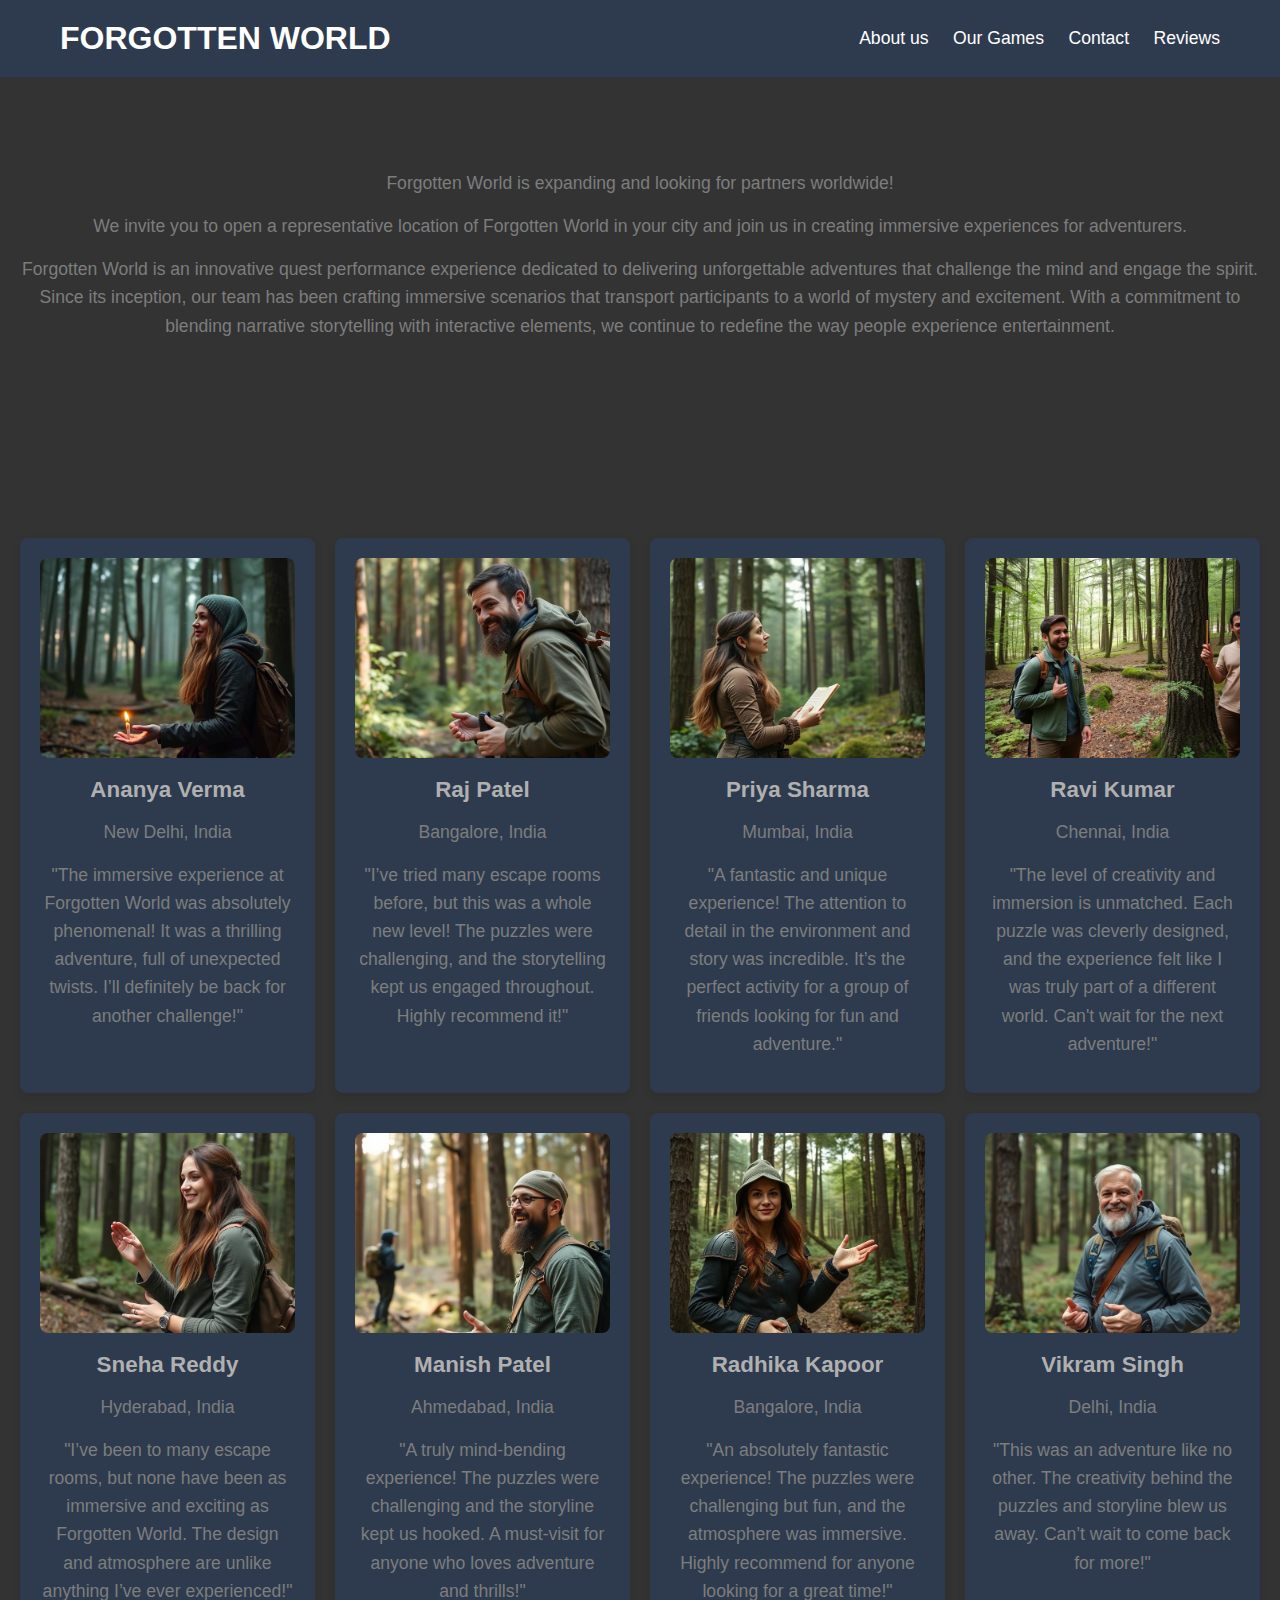
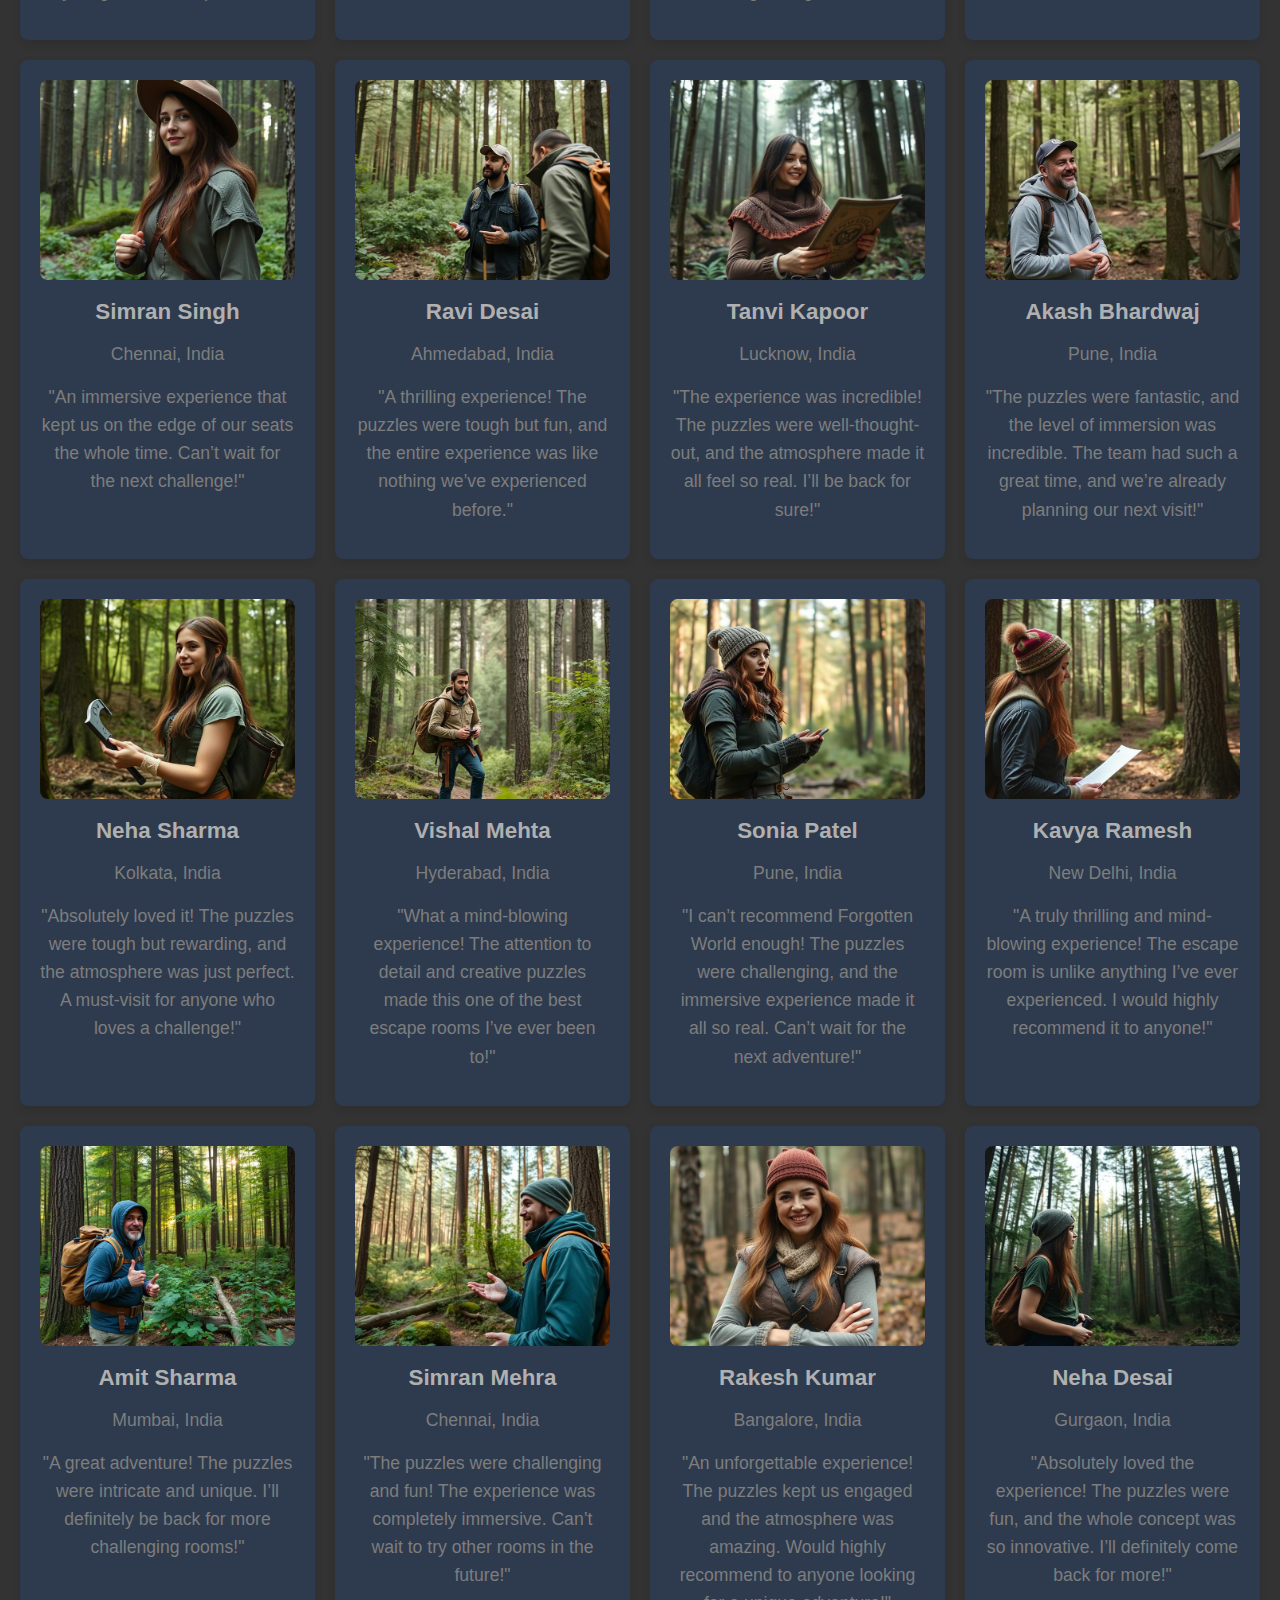
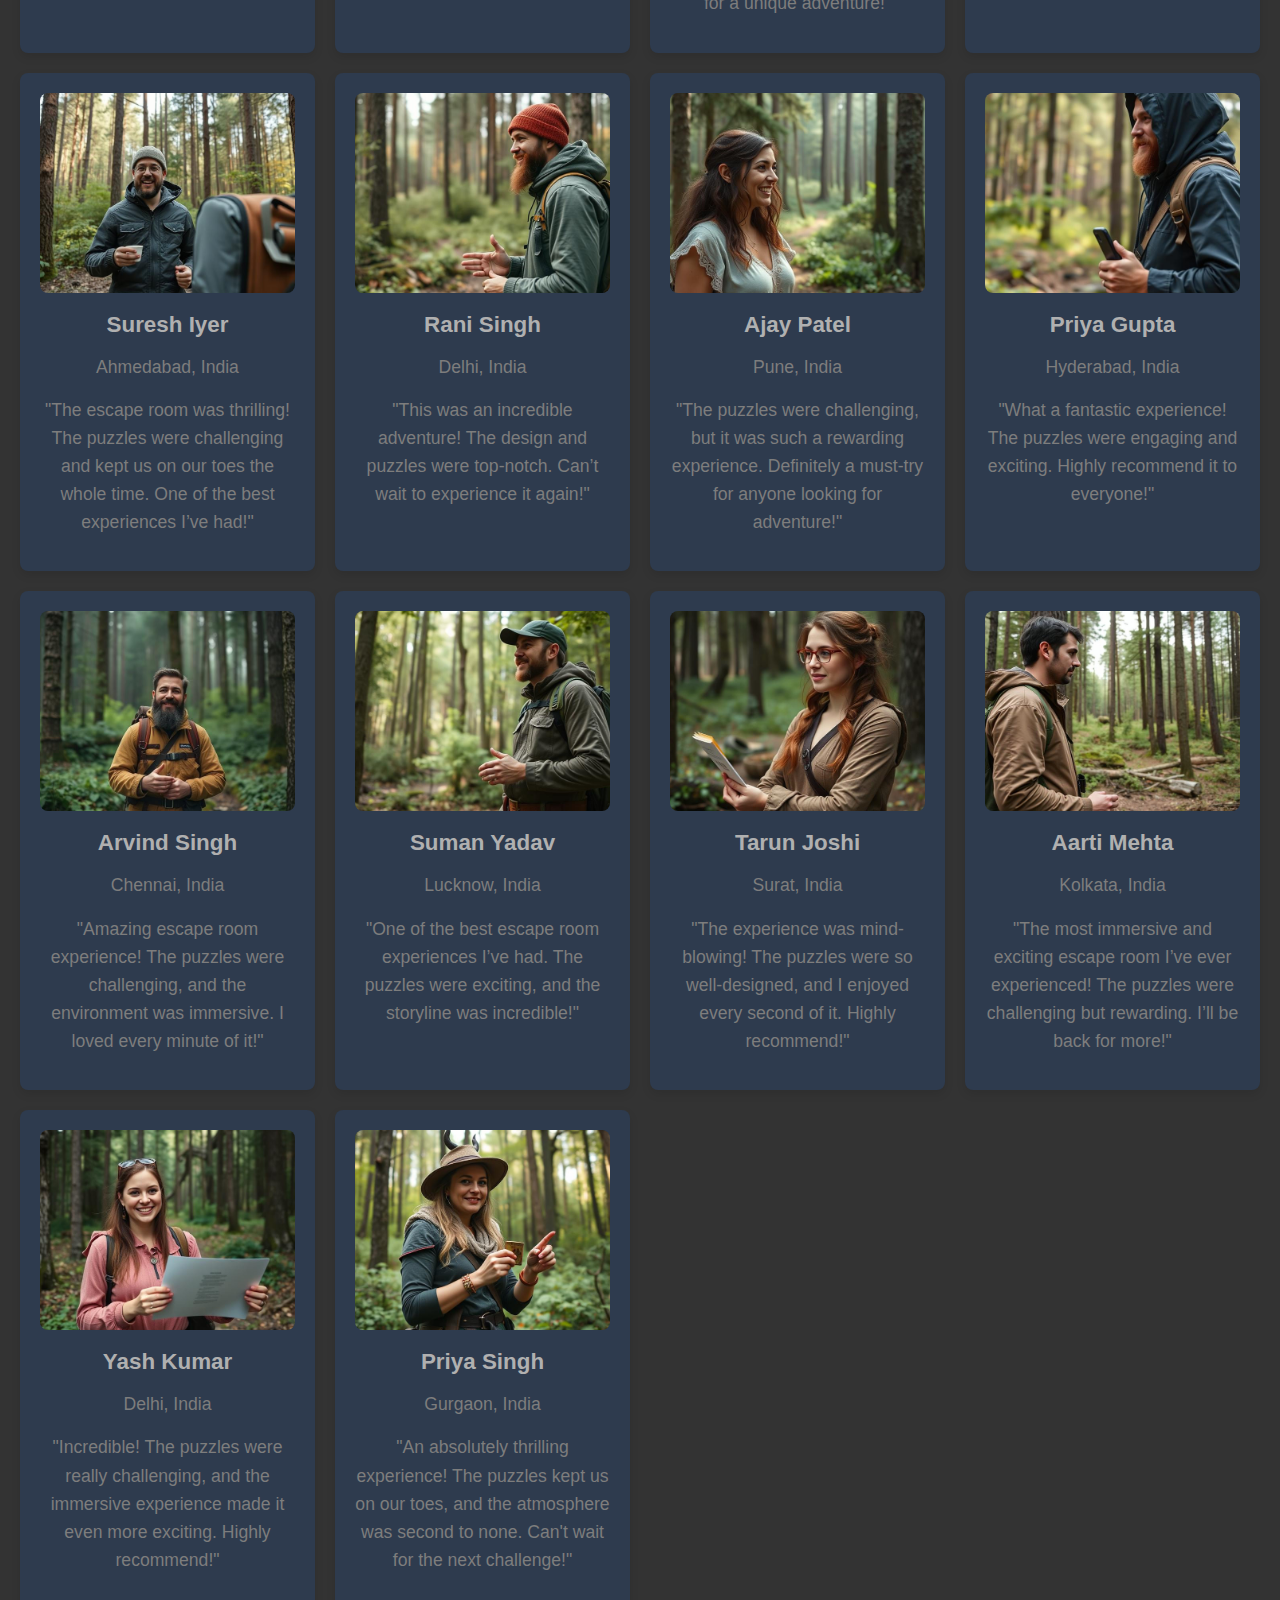
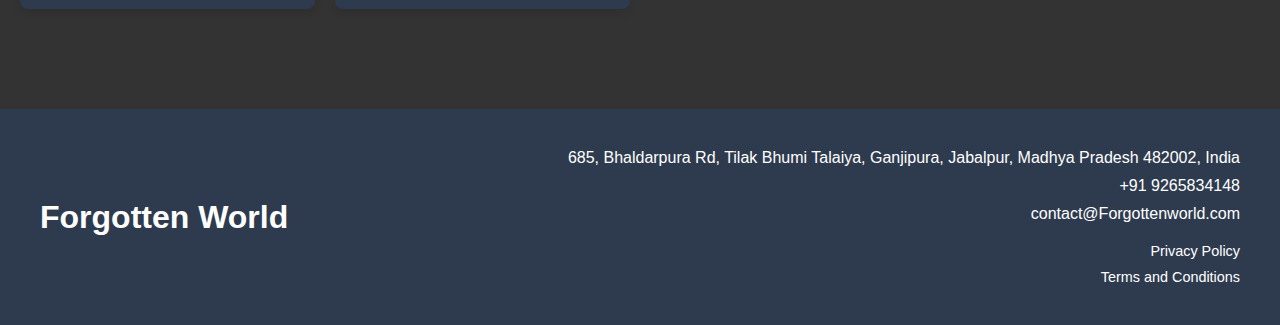
==== order.html @ 0607b57c "first commit" ====
<!DOCTYPE html>
<html lang="en">
<head>
    <meta charset="UTF-8">
    <meta name="viewport" content="width=device-width, initial-scale=1.0">
    <title>Your Adventure - Forgotten World</title>
    <meta 
        name="description" 
        content="Ready for a thrilling adventure? The Forgotten World offers immersive and mind-bending escape room experiences. Fill out our order form to book your next unforgettable challenge!" 
    />
    
    
    <link rel="icon" href="img/favicon.ico">
    <link rel="stylesheet" href="css/style.css">
    <script src="js/sliderOrder.js" defer></script>
</head>
<body>

    <header>
        <div class="nav-content">
            <a href="index.html" class="header-name">Forgotten World</a>
            <nav class="header-nav">
                <ul class="header-nav-items">
                    <li class="header-nav-item">
                        <a href="#about">About us</a>
                        <a href="#games">Our Games</a>
                        <a href="#contact">Contact</a>
                        <a href="order.html">Reviews</a>
                    </li>
                </ul>
            </nav>
        </div>
    </header>
    
    <main>

        <section class="partnership-offer">
            <h1>Dreaming of Running Your Own Quest Experience?</h1>
            <p>
                Forgotten World is expanding and looking for partners worldwide!
            </p>
            <p>
                We invite you to open a representative location of Forgotten World in your city and join us in creating immersive experiences for adventurers.
            </p>
            <p>
                Forgotten World is an innovative quest performance experience dedicated to delivering unforgettable adventures that challenge the mind and engage the spirit. Since its inception, our team has been crafting immersive scenarios that transport participants to a world of mystery and excitement. With a commitment to blending narrative storytelling with interactive elements, we continue to redefine the way people experience entertainment.
            </p>
        </section>
        
        <section class="team-section">
            <h2>Choosing Forgotten World means choosing unforgettable experiences</h2>
            <div class="team-grid">
                <div class="team-member">
                    <img src="img/reviews/reviewWoman1.jpg" alt="Review 1">
                    <h3>Ananya Verma</h3>
                    <p>New Delhi, India</p>
                    <p>"The immersive experience at Forgotten World was absolutely phenomenal! It was a thrilling adventure, full of unexpected twists. I’ll definitely be back for another challenge!"</p>
                </div>
                <div class="team-member">
                    <img src="img/reviews/reviewMan1.jpg" alt="Review 2">
                    <h3>Raj Patel</h3>
                    <p>Bangalore, India</p>
                    <p>"I’ve tried many escape rooms before, but this was a whole new level! The puzzles were challenging, and the storytelling kept us engaged throughout. Highly recommend it!"</p>
                </div>
                <div class="team-member">
                    <img src="img/reviews/reviewWoman2.jpg" alt="Review 3">
                    <h3>Priya Sharma</h3>
                    <p>Mumbai, India</p>
                    <p>"A fantastic and unique experience! The attention to detail in the environment and story was incredible. It’s the perfect activity for a group of friends looking for fun and adventure."</p>
                </div>
                <div class="team-member">
                    <img src="img/reviews/reviewMan2.jpg" alt="Review 4">
                    <h3>Ravi Kumar</h3>
                    <p>Chennai, India</p>
                    <p>"The level of creativity and immersion is unmatched. Each puzzle was cleverly designed, and the experience felt like I was truly part of a different world. Can't wait for the next adventure!"</p>
                </div>
                <div class="team-member">
                    <img src="img/reviews/reviewWoman3.jpg" alt="Review 5">
                    <h3>Sneha Reddy</h3>
                    <p>Hyderabad, India</p>
                    <p>"I’ve been to many escape rooms, but none have been as immersive and exciting as Forgotten World. The design and atmosphere are unlike anything I’ve ever experienced!"</p>
                </div>
                <div class="team-member">
                    <img src="img/reviews/reviewMan3.jpg" alt="Review 6">
                    <h3>Manish Patel</h3>
                    <p>Ahmedabad, India</p>
                    <p>"A truly mind-bending experience! The puzzles were challenging and the storyline kept us hooked. A must-visit for anyone who loves adventure and thrills!"</p>
                </div>
                <div class="team-member">
                    <img src="img/reviews/reviewWoman4.jpg" alt="Review 7">
                    <h3>Radhika Kapoor</h3>
                    <p>Bangalore, India</p>
                    <p>"An absolutely fantastic experience! The puzzles were challenging but fun, and the atmosphere was immersive. Highly recommend for anyone looking for a great time!"</p>
                </div>
                <div class="team-member">
                    <img src="img/reviews/reviewMan4.jpg" alt="Review 8">
                    <h3>Vikram Singh</h3>
                    <p>Delhi, India</p>
                    <p>"This was an adventure like no other. The creativity behind the puzzles and storyline blew us away. Can’t wait to come back for more!"</p>
                </div>
                <div class="team-member">
                    <img src="img/reviews/reviewWoman5.jpg" alt="Review 9">
                    <h3>Simran Singh</h3>
                    <p>Chennai, India</p>
                    <p>"An immersive experience that kept us on the edge of our seats the whole time. Can’t wait for the next challenge!"</p>
                </div>
                <div class="team-member">
                    <img src="img/reviews/reviewMan5.jpg" alt="Review 10">
                    <h3>Ravi Desai</h3>
                    <p>Ahmedabad, India</p>
                    <p>"A thrilling experience! The puzzles were tough but fun, and the entire experience was like nothing we’ve experienced before."</p>
                </div>
                <div class="team-member">
                    <img src="img/reviews/reviewWoman6.jpg" alt="Review 11">
                    <h3>Tanvi Kapoor</h3>
                    <p>Lucknow, India</p>
                    <p>"The experience was incredible! The puzzles were well-thought-out, and the atmosphere made it all feel so real. I’ll be back for sure!"</p>
                </div>
                <div class="team-member">
                    <img src="img/reviews/reviewMan6.jpg" alt="Review 12">
                    <h3>Akash Bhardwaj</h3>
                    <p>Pune, India</p>
                    <p>"The puzzles were fantastic, and the level of immersion was incredible. The team had such a great time, and we’re already planning our next visit!"</p>
                </div>
                <div class="team-member">
                    <img src="img/reviews/reviewWoman7.jpg" alt="Review 13">
                    <h3>Neha Sharma</h3>
                    <p>Kolkata, India</p>
                    <p>"Absolutely loved it! The puzzles were tough but rewarding, and the atmosphere was just perfect. A must-visit for anyone who loves a challenge!"</p>
                </div>
                <div class="team-member">
                    <img src="img/reviews/reviewMan7.jpg" alt="Review 14">
                    <h3>Vishal Mehta</h3>
                    <p>Hyderabad, India</p>
                    <p>"What a mind-blowing experience! The attention to detail and creative puzzles made this one of the best escape rooms I’ve ever been to!"</p>
                </div>
                <div class="team-member">
                    <img src="img/reviews/reviewWoman8.jpg" alt="Review 15">
                    <h3>Sonia Patel</h3>
                    <p>Pune, India</p>
                    <p>"I can’t recommend Forgotten World enough! The puzzles were challenging, and the immersive experience made it all so real. Can’t wait for the next adventure!"</p>
                </div>
                <div class="team-member">
                    <img src="img/reviews/reviewWoman9.jpg" alt="Review 16">
                    <h3>Kavya Ramesh</h3>
                    <p>New Delhi, India</p>
                    <p>"A truly thrilling and mind-blowing experience! The escape room is unlike anything I’ve ever experienced. I would highly recommend it to anyone!"</p>
                </div>
                <div class="team-member">
                    <img src="img/reviews/reviewMan8.jpg" alt="Review 17">
                    <h3>Amit Sharma</h3>
                    <p>Mumbai, India</p>
                    <p>"A great adventure! The puzzles were intricate and unique. I’ll definitely be back for more challenging rooms!"</p>
                </div>
                <div class="team-member">
                    <img src="img/reviews/reviewMan9.jpg" alt="Review 18">
                    <h3>Simran Mehra</h3>
                    <p>Chennai, India</p>
                    <p>"The puzzles were challenging and fun! The experience was completely immersive. Can’t wait to try other rooms in the future!"</p>
                </div>
                <div class="team-member">
                    <img src="img/reviews/reviewWoman10.jpg" alt="Review 19">
                    <h3>Rakesh Kumar</h3>
                    <p>Bangalore, India</p>
                    <p>"An unforgettable experience! The puzzles kept us engaged and the atmosphere was amazing. Would highly recommend to anyone looking for a unique adventure!"</p>
                </div>
                <div class="team-member">
                    <img src="img/reviews/reviewWoman11.jpg" alt="Review 20">
                    <h3>Neha Desai</h3>
                    <p>Gurgaon, India</p>
                    <p>"Absolutely loved the experience! The puzzles were fun, and the whole concept was so innovative. I’ll definitely come back for more!"</p>
                </div>
                <div class="team-member">
                    <img src="img/reviews/reviewMan10.jpg" alt="Review 21">
                    <h3>Suresh Iyer</h3>
                    <p>Ahmedabad, India</p>
                    <p>"The escape room was thrilling! The puzzles were challenging and kept us on our toes the whole time. One of the best experiences I’ve had!"</p>
                </div>
                <div class="team-member">
                    <img src="img/reviews/reviewMan11.jpg" alt="Review 22">
                    <h3>Rani Singh</h3>
                    <p>Delhi, India</p>
                    <p>"This was an incredible adventure! The design and puzzles were top-notch. Can’t wait to experience it again!"</p>
                </div>
                <div class="team-member">
                    <img src="img/reviews/reviewWoman12.jpg" alt="Review 23">
                    <h3>Ajay Patel</h3>
                    <p>Pune, India</p>
                    <p>"The puzzles were challenging, but it was such a rewarding experience. Definitely a must-try for anyone looking for adventure!"</p>
                </div>
                <div class="team-member">
                    <img src="img/reviews/reviewMan12.jpg" alt="Review 24">
                    <h3>Priya Gupta</h3>
                    <p>Hyderabad, India</p>
                    <p>"What a fantastic experience! The puzzles were engaging and exciting. Highly recommend it to everyone!"</p>
                </div>
                <div class="team-member">
                    <img src="img/reviews/reviewMan13.jpg" alt="Review 25">
                    <h3>Arvind Singh</h3>
                    <p>Chennai, India</p>
                    <p>"Amazing escape room experience! The puzzles were challenging, and the environment was immersive. I loved every minute of it!"</p>
                </div>
                <div class="team-member">
                    <img src="img/reviews/reviewMan14.jpg" alt="Review 26">
                    <h3>Suman Yadav</h3>
                    <p>Lucknow, India</p>
                    <p>"One of the best escape room experiences I’ve had. The puzzles were exciting, and the storyline was incredible!"</p>
                </div>
                <div class="team-member">
                    <img src="img/reviews/reviewWoman15.jpg" alt="Review 27">
                    <h3>Tarun Joshi</h3>
                    <p>Surat, India</p>
                    <p>"The experience was mind-blowing! The puzzles were so well-designed, and I enjoyed every second of it. Highly recommend!"</p>
                </div>
                <div class="team-member">
                    <img src="img/reviews/reviewMan15.jpg" alt="Review 28">
                    <h3>Aarti Mehta</h3>
                    <p>Kolkata, India</p>
                    <p>"The most immersive and exciting escape room I’ve ever experienced! The puzzles were challenging but rewarding. I’ll be back for more!"</p>
                </div>
                <div class="team-member">
                    <img src="img/reviews/reviewWoman13.jpg" alt="Review 29">
                    <h3>Yash Kumar</h3>
                    <p>Delhi, India</p>
                    <p>"Incredible! The puzzles were really challenging, and the immersive experience made it even more exciting. Highly recommend!"</p>
                </div>
                <div class="team-member">
                    <img src="img/reviews/reviewWoman14.jpg" alt="Review 30">
                    <h3>Priya Singh</h3>
                    <p>Gurgaon, India</p>
                    <p>"An absolutely thrilling experience! The puzzles kept us on our toes, and the atmosphere was second to none. Can't wait for the next challenge!"</p>
                </div>
            </div>
        </section>
                
        

    </main>

    <footer class="footer" id="footer">
        <div class="container">
            <div class="footer__wrapper">
                <div class="logo">
                    <a href="index.html">
                        Forgotten World
                    </a>
                </div>
                <div class="futer-contact">
                    <a class="footer__link" href="https://maps.app.goo.gl/6h1hTGzNhvsnrcLw9" target="_blank">
                        685, Bhaldarpura Rd, Tilak Bhumi Talaiya, Ganjipura, Jabalpur, Madhya Pradesh 482002, India
                    </a>
                    <a class="footer__link" href="tel:+919265834148">+91 9265834148</a>
                    <a class="footer__link" href="mailto:contact@Forgottenworld.com">contact@Forgottenworld.com</a>
                    <a class="footer__privat-term" href="privacy-policy.html">Privacy Policy</a>
                    <a class="footer__privat-term" href="terms-conditions.html">Terms and Conditions</a>
                </div>
            </div>
        </div>
    </footer>    
        
</body>
</html>
---- css/style.css ----
/* Общие стили */
* {
    margin: 0;
    padding: 0;
    box-sizing: border-box;
    font-family: 'Arial', sans-serif;
}

body {
    background-color: #333;
    color: #333;
}
html {
    scroll-behavior: smooth;
    
}


a {
    text-decoration: none;
    color: inherit;
}

/* Шапка */
header {
    background-color: #222;
    color: #fff;
    padding: 20px 0;
}

.nav-content {
    display: flex;
    justify-content: space-between;
    align-items: center;
    padding: 0 20px;
}

.header-name {
    font-size: 2rem;
    font-weight: bold;
    color: #fff;
    text-transform: uppercase;
}

.header-nav {
    display: flex;
}

.header-nav-items {
    display: flex;
    list-style: none;
}

.header-nav-item {
    margin-left: 20px;
}

.header-nav-item a {
    color: #fff;
    font-size: 1rem;
    transition: color 0.3s;
}

.header-nav-item a:hover {
    color: #ddd;
}

/* Секции */
section {
    margin-bottom: 60px;
    background-color: #333;
}

.header-backgrounds {
    position: relative;
    text-align: center;
    background-color: #333;
    color: #fff;
    padding: 100px 0;
}

.header-background {
    width: 100%;
    height: 100%;
    object-fit: cover;
    opacity: 0.5;
}

.header-title-overlay {
    position: absolute;
    top: 50%;
    left: 50%;
    transform: translate(-50%, -50%);
    font-size: 2.5rem;
    font-weight: bold;
    z-index: 1;
}

.header-btn {
    position: absolute;
    bottom: 20px;
    left: 50%;
    transform: translateX(-50%);
    background-color: black;
    padding: 15px 30px;
    font-size: 1rem;
    color: #fff;
    border-radius: 5px;
    transition: background-color 0.3s;
}

.header-btn:hover {
    background-color: #e76f51;
}

/* Слайдер */
.slider {
    display: flex;
    overflow: hidden;
    gap: 20px;
    padding: 20px;
}

.slide {
    width: 200px;
    flex-shrink: 0;
    border-radius: 10px;
    overflow: hidden;
    box-shadow: 0 5px 15px rgba(0, 0, 0, 0.1);
}

.slide img {
    width: 100%;
    height: 150px;
    object-fit: cover;
}

.prev, .next {
    background-color: rgba(0, 0, 0, 0.5);
    color: #fff;
    font-size: 2rem;
    border: none;
    padding: 10px;
    cursor: pointer;
    position: absolute;
    top: 50%;
    transform: translateY(-50%);
    z-index: 2;
}

.prev {
    left: 10px;
}

.next {
    right: 10px;
}

/* Карточки */
.pricing-card {
    background-color: #2e3b4e;
            padding: 20px;
    border-radius: 10px;
    box-shadow: 0 5px 15px rgba(0, 0, 0, 0.1);
    text-align: center;
    transition: transform 0.3s;
    margin-top: 10px;
}

.pricing-card:hover {
    transform: translateY(-10px);
}

.card-image {
    width: 100%;
    height: 200px;
    object-fit: cover;
    border-radius: 10px;
}

.offer-btn {
    background-color: #000000;
    padding: 10px 20px;
    font-size: 1rem;
    color: #fff;
    border-radius: 5px;
    margin-top: 20px;
    transition: background-color 0.3s;
}

.offer-btn:hover {
    background-color: #e76f51;
}

/* Футер */
footer {
    background-color: #222;
    color: #fff;
    padding: 40px 0;
}

.footer__wrapper {
    display: flex;
    justify-content: space-between;
    align-items: center;
    padding: 0 20px;
}

.logo a {
    font-size: 2rem;
    color: #fff;
    font-weight: bold;
}

.futer-contact {
    display: flex;
    flex-direction: column;
    align-items: flex-end;
}

.footer__link {
    color: #fff;
    font-size: 1rem;
    margin-bottom: 10px;
    transition: color 0.3s;
}

.footer__link:hover {
    color: #ddd;
}

.footer__privat-term {
    color: #fff;
    font-size: 0.9rem;
    margin-top: 10px;
    transition: color 0.3s;
}

.footer__privat-term:hover {
    color: #ddd;
}

/* Адаптивность */
@media (max-width: 768px) {
    .header-nav-items {
        flex-direction: column;
    }

    .pricing-content {
        display: grid;
        grid-template-columns: 1fr 1fr;
        gap: 20px;
    }

    .footer__wrapper {
        flex-direction: column;
        text-align: center;
    }

    .header-title-overlay {
        font-size: 2rem;
    }

    .slider {
        flex-direction: column;
        align-items: center;
    }
}

/* Общие стили для изображений в секциях */
img {
    width: 100%;
    height: auto;
    object-fit: cover; /* Позволяет изображению заполнять контейнер, сохраняя пропорции */
    border-radius: 10px; /* Скругление углов */
    transition: transform 0.3s ease, box-shadow 0.3s ease; /* Плавные анимации */
}

img:hover {
    transform: scale(1.05); /* Увеличение при наведении */
    box-shadow: 0 4px 15px rgba(0, 0, 0, 0.1); /* Легкая тень при наведении */
}

/* Стили для изображений внутри слайдера */
.slider .slide img {
    border-radius: 15px; /* Скругленные углы */
    box-shadow: 0 4px 10px rgba(0, 0, 0, 0.1); /* Тень для слайдов */
    margin-bottom: 15px;
}

/* Стили для картинок в проекте hospital */
.country-hotels-img {
    border-radius: 12px; /* Скругленные углы */
    box-shadow: 0 6px 20px rgba(0, 0, 0, 0.15); /* Сильная тень */
    transition: transform 0.3s ease, box-shadow 0.3s ease;
}

.country-hotels-img:hover {
    transform: scale(1.05); /* Увеличение изображения */
    box-shadow: 0 6px 25px rgba(0, 0, 0, 0.2); /* Увеличенная тень */
}

/* Для изображений с классом card-image в блоках с ценами */
.card-image {
    border-radius: 10px; /* Скругление углов */
    box-shadow: 0 4px 12px rgba(0, 0, 0, 0.1); /* Легкая тень */
    transition: transform 0.3s ease, box-shadow 0.3s ease;
}

.card-image:hover {
    transform: scale(1.05); /* Увеличение при наведении */
    box-shadow: 0 8px 18px rgba(0, 0, 0, 0.15); /* Усиленная тень */
}

/* Для картинок с классом header-background */
.header-background {
    max-height: 600px; /* Ограничение по высоте */
    object-fit: cover; /* Покрытие всего блока */
    border-radius: 10px; /* Скругление углов */
    transition: transform 0.3s ease;
}

.header-background:hover {
    transform: scale(1.1); /* Легкое увеличение при наведении */
}




/* Общие стили */
body {
    font-family: 'Arial', sans-serif;
    background-color: rgb(51, 51, 51);
        margin: 0;
    padding: 0;
    color: #333;
}

h1, h2, h3 {
    font-family: 'Montserrat', sans-serif;
    color: #333;
    margin-bottom: 15px;
}

p {
    font-size: 1.1rem;
    line-height: 1.6;
    margin-bottom: 15px;
        color: #7d7d7d;

}

/* Стили для заголовков и параграфов в секциях */
header {
    background-color: #2e3b4e;
    padding: 20px 0;
}

.nav-content {
    display: flex;
    justify-content: space-between;
    align-items: center;
    max-width: 1200px;
    margin: 0 auto;
    padding: 0 20px;
}

.header-name {
    color: #fff;
    font-size: 2rem;
    text-decoration: none;
    font-weight: bold;
}

.header-nav-items {
    list-style: none;
    padding: 0;
}

.header-nav-item a {
    color: #fff;
    margin-left: 20px;
    text-decoration: none;
    font-size: 1.1rem;
    transition: color 0.3s ease;
}

.header-nav-item a:hover {
    color: #f0a500;
}

/* Стили для секций */
.partnership-offer {
    padding: 40px 20px;
    text-align: center;
    background-color: #333;
}

.team-section {
    padding: 40px 20px;
    background-color: #333;
}

.team-grid {
    display: grid;
    grid-template-columns: repeat(auto-fill, minmax(250px, 1fr));
    gap: 20px;
}

.team-member {
    text-align: center;
    padding: 20px;
    background-color: #2e3b4e;
    border-radius: 8px;
    box-shadow: 0 4px 10px rgba(0, 0, 0, 0.1);
}

.team-member img {
    width: 100%;
    height: 200px;
    object-fit: cover;
    border-radius: 8px;
    margin-bottom: 15px;
}

.team-member h3 {
    font-size: 1.4rem;
    color: #b0b0b0;
}

.reviews-section {
    background-color: #fff;
    padding: 40px 20px;
}

.reviews-section-title {
    font-size: 2rem;
    color: #333;
    margin-bottom: 20px;
}

.slider {
    display: flex;
    overflow: hidden;
    gap: 20px;
    margin-bottom: 30px;
}

.review {
    flex: 0 0 100%;
    text-align: center;
    background-color: #f4f4f4;
    padding: 20px;
    border-radius: 8px;
    box-shadow: 0 4px 10px rgba(0, 0, 0, 0.1);
}

.review img {
    width: 100px;
    height: 100px;
    object-fit: cover;
    border-radius: 50%;
    margin-bottom: 15px;
}

.author {
    font-size: 1.1rem;
    color: #7d7d7d;
    font-style: italic;
}

.buttons .btn {
    padding: 10px 20px;
    background-color: #f0a500;
    color: #fff;
    border: none;
    border-radius: 5px;
    cursor: pointer;
    transition: background-color 0.3s ease;
}

.buttons .btn:hover {
    background-color: #ff8c00;
}

.collaboration-message {
    padding: 40px 20px;
    background-color: #f4f4f4;
    text-align: center;
}

.form {
    max-width: 600px;
    margin: 0 auto;
    background-color: #fff;
    padding: 20px;
    border-radius: 8px;
    box-shadow: 0 4px 10px rgba(0, 0, 0, 0.1);
}

input, textarea {
    width: 100%;
    padding: 12px;
    margin-bottom: 20px;
    border: 1px solid #ccc;
    border-radius: 5px;
    font-size: 1rem;
}

textarea {
    resize: vertical;
}

.checkbox label {
    font-size: 0.9rem;
}

button[type="submit"] {
    background-color: #f0a500;
    color: #fff;
    padding: 12px 20px;
    border: none;
    border-radius: 5px;
    cursor: pointer;
    width: 100%;
    font-size: 1.1rem;
    transition: background-color 0.3s ease;
}

button[type="submit"]:hover {
    background-color: #ff8c00;
}

/* Футер */
footer {
    background-color: #2e3b4e;
    color: #fff;
    padding: 40px 20px;
}

.location-container, .contact-container {
    margin-bottom: 30px;
}

.location-title, .contact-title1 {
    font-size: 1.5rem;
    margin-bottom: 10px;
}

.location-img iframe {
    border-radius: 8px;
    box-shadow: 0 4px 15px rgba(0, 0, 0, 0.1);
}

.contact-link {
    display: block;
    color: #fff;
    font-size: 1.1rem;
    margin-bottom: 10px;
    text-decoration: none;
    transition: color 0.3s ease;
}

.contact-link:hover {
    color: #f0a500;
}

@media (max-width: 768px) {
    .nav-content {
        flex-direction: column;
        align-items: flex-start;
    }

    .header-nav-items {
        display: flex;
        flex-direction: column;
        margin-top: 10px;
    }

    .header-nav-item a {
        margin: 10px 0;
    }

    .team-grid {
        grid-template-columns: 1fr;
    }
}
/* Стили для секции */
.project-hospital-backgrounds {
    position: relative;
    overflow: hidden;
    height: 100vh;
}

.main-background {
    width: 100%;
    height: 100%;
    object-fit: cover;
    position: absolute;
    top: 0;
    left: 0;
    filter: brightness(0.7); /* Добавлен фильтр затемнения для лучшей видимости текста */
}

.header-title-overlay {
    position: absolute;
    top: 50%;
    left: 50%;
    transform: translate(-50%, -50%);
    color: white;
    font-size: 3rem;
    font-weight: bold;
    text-align: center;
    text-shadow: 2px 2px 8px rgba(0, 0, 0, 0.5);
}

.header-btn.main-btn {
    position: absolute;
    bottom: 10%;
    left: 50%;
    transform: translateX(-50%);
    padding: 12px 24px;
    background-color: #e74c3c;
    color: white;
    font-size: 1.1rem;
    font-weight: 600;
    border-radius: 30px;
    border: none;
    transition: background-color 0.3s, transform 0.3s;
    box-shadow: 0 4px 10px rgba(0, 0, 0, 0.2);
}

.header-btn.main-btn:hover {
    background-color: #c0392b;
    transform: translateY(-4px);
}

/* Заголовок проектов */
.projects-title {
    text-align: center;
    font-size: 2.5rem;
    margin-top: 50px;
    color: #34495e;
    font-weight: 600;
}

/* Стили для контейнера с проектами */
.projects-hospital-content {
    display: flex;
    flex-wrap: wrap;
    justify-content: space-around;
    gap: 30px;
    padding: 50px 0;
}

/* Стили для каждого отеля */
.country-hotels {
    width: 100%;
    max-width: 300px;
    border-radius: 12px;
    overflow: hidden;
    box-shadow: 0 6px 15px rgba(0, 0, 0, 0.1);
    transition: transform 0.3s ease, box-shadow 0.3s ease;
    display: flex;
    flex-direction: column;
    justify-content: space-between;
}

.country-hotels:hover {
    transform: translateY(-10px);
    box-shadow: 0 10px 20px rgba(0, 0, 0, 0.2);
}

/* Название проекта */
.content-country {
    background-color: #2c3e50;
    padding: 20px;
    text-align: center;
    color: white;
    font-size: 1.2rem;
    font-weight: bold;
    text-transform: uppercase;
}

/* Текст с описанием */
.content-info {
    padding: 20px;
}

.content-info-text {
    font-size: 1rem;
    line-height: 1.8;
        color: #7d7d7d;

    margin-bottom: 15px;
}

/* Изображения */
.country-hotels-img {
    width: 100%;
    height: 220px;
    object-fit: cover;
    transition: opacity 0.3s ease;
}

.country-hotels-img:hover {
    opacity: 0.8;
}



.contact-form-container {
    display: flex;
    flex-wrap: wrap;
    align-items: center;
    justify-content: space-between;
    max-width: 1200px;
    margin: 0 auto;
  }
  
  .form-image {
    flex: 1;
    max-width: 50%;
    overflow: hidden;
    display: flex;
    justify-content: center;
    align-items: center;
  }
  
  .form-image img {
    max-width: 100%;
    height: auto;
    object-fit: cover;
    border-radius: 10px;
  }
  
  .form-content {
    flex: 1;
    max-width: 500px;
    padding: 20px;
    background-color: rgb(67, 67, 113);
    border-radius: 8px;
    box-shadow: 0 4px 10px rgba(0, 0, 0, 0.1);
  }
  
  .form-content h2 {
    font-size: 1.8rem;
    color: #ffffffc2;
    margin-bottom: 20px;
  }
  
  .form-content input,
  .form-content textarea,
  .form-content button {
    width: 100%;
    padding: 10px;
    margin-bottom: 15px;
    border: 1px solid #ccc;
    border-radius: 8px;
    font-size: 1rem;
    width: 100%;      
    max-width: 100%;  
    resize: vertical;  
    padding: 10px;     
    font-size: 1rem;  
    border-radius: 8px;
    box-sizing: border-box;  
    max-height: 260px;
    background-color: rgb(174, 174, 174);
    color: rgba(255, 255, 255, 0.773);
  }
  
  .form-content button {
    background-color: rgb(117, 140, 163);
    color: white;
    cursor: pointer;
    font-size: 1.1rem;
    border: none;
    transition: background-color 0.3s ease;
  }
  
  
  .form-content label {
    font-size: 1rem;
    color: #ffffffd2;
  }
  
  .checkbox {
    display: flex;
    align-items: center;
    justify-content: center;
    margin-bottom: 20px !important;
  }
  
  .checkbox input {
    margin-right: 10px;
    width: 20px;
    margin-bottom: 0px;
  }
  
  .checkbox label a {
    color: #2980b9;
    text-decoration: none;
    text-wrap: nowrap;
  
  }
  
  .checkbox label a:hover {
    text-decoration: underline;
  }
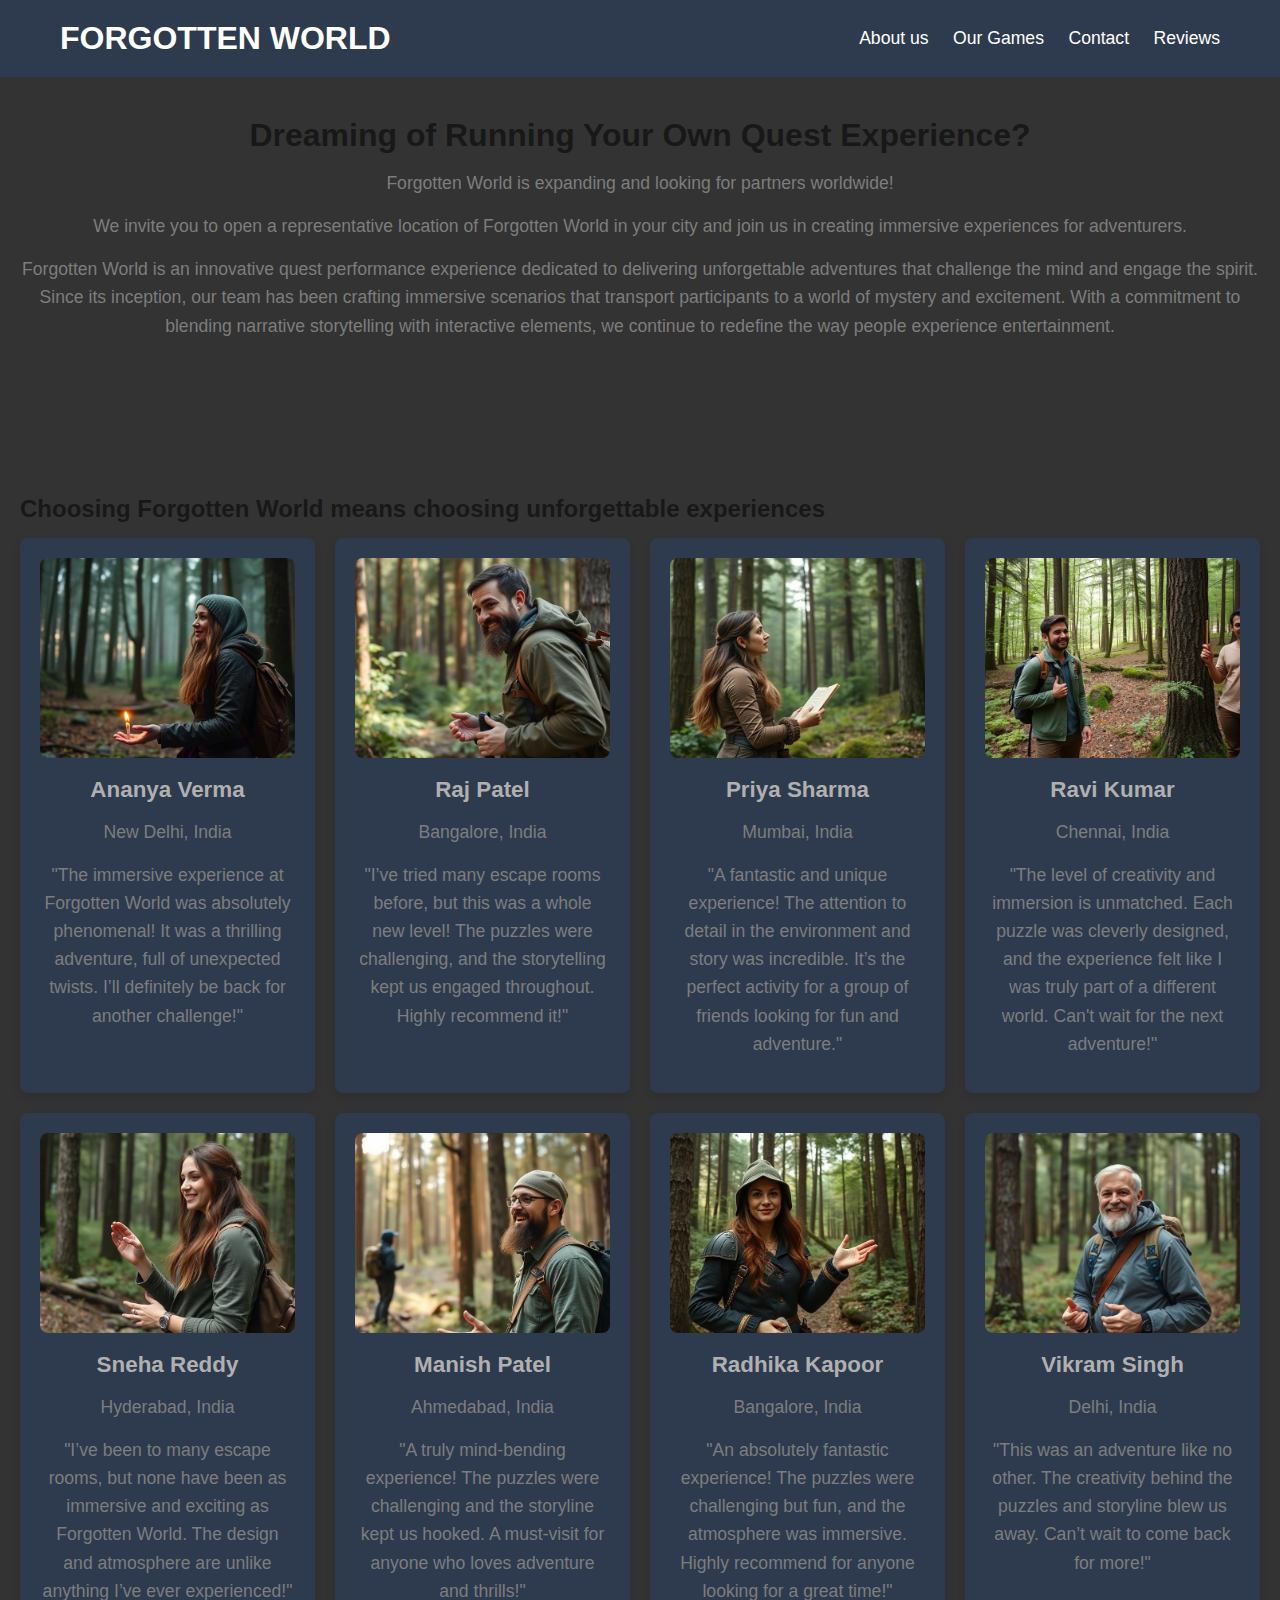
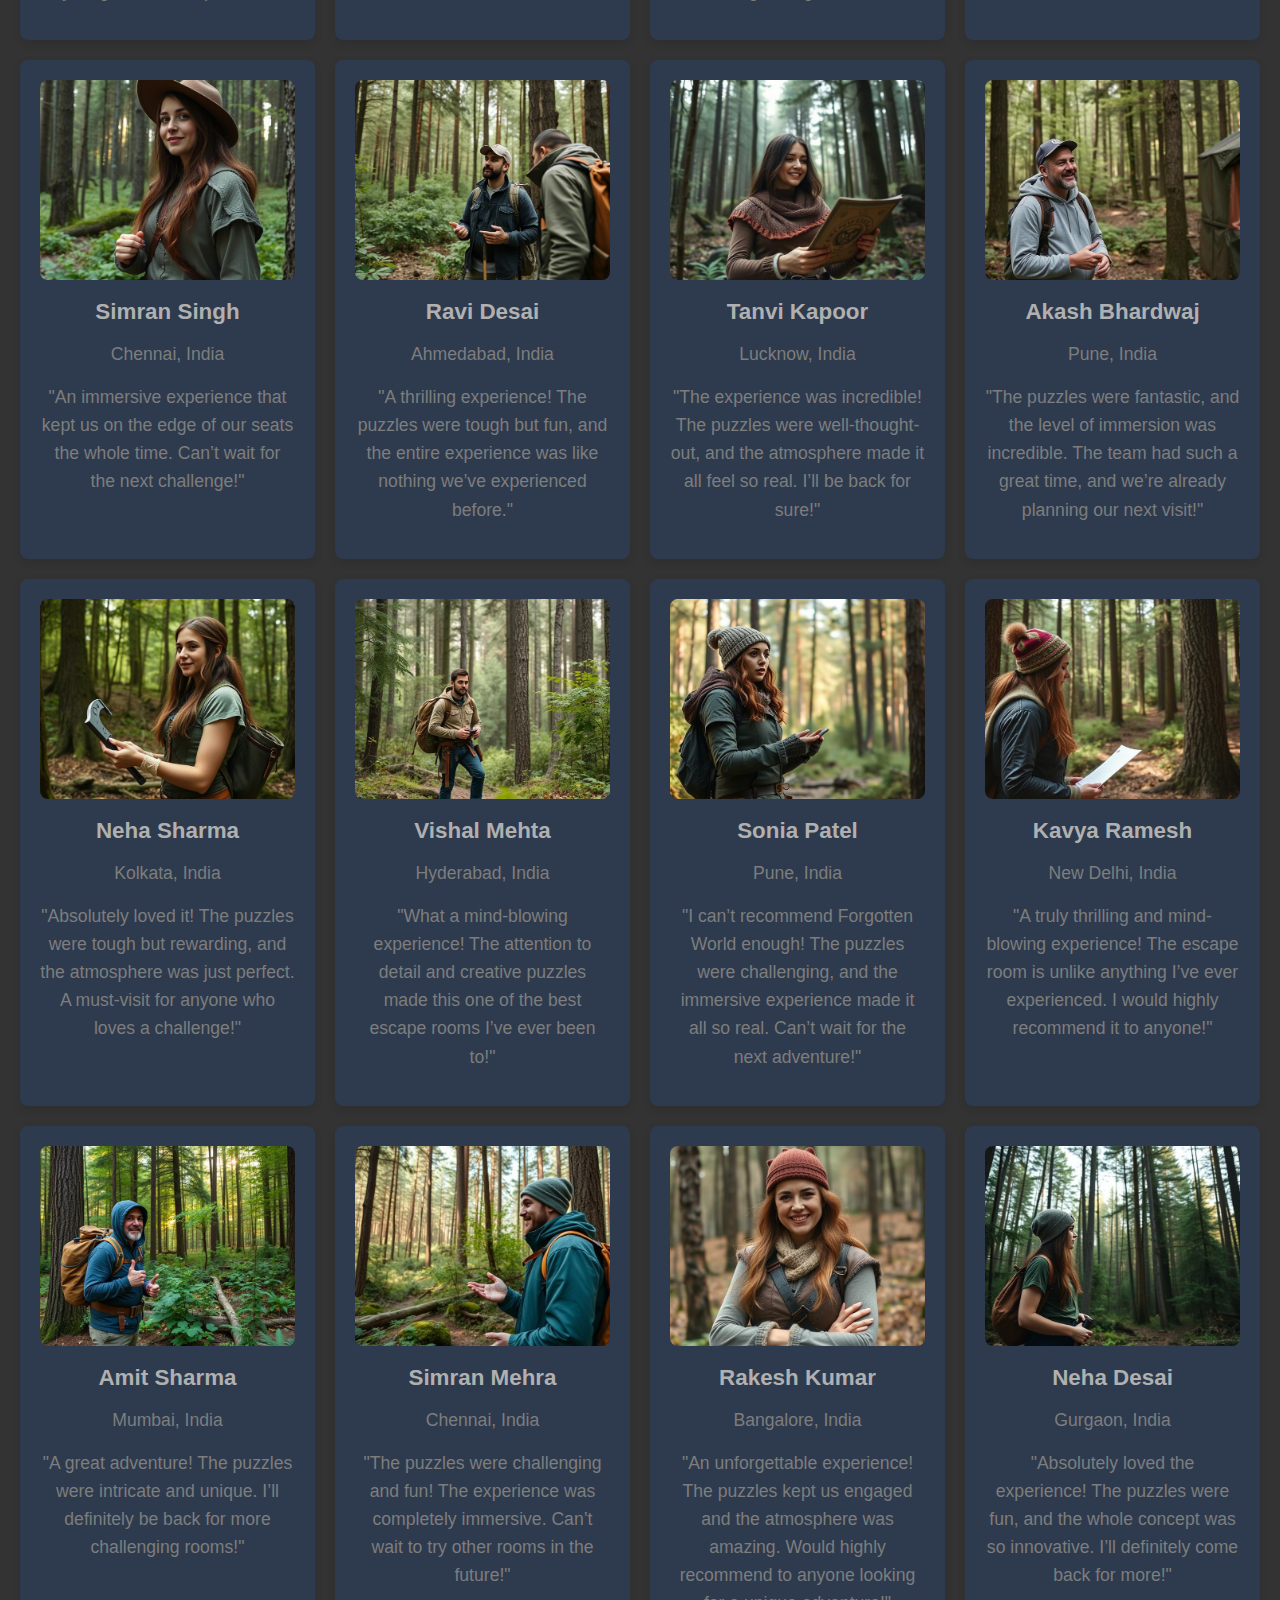
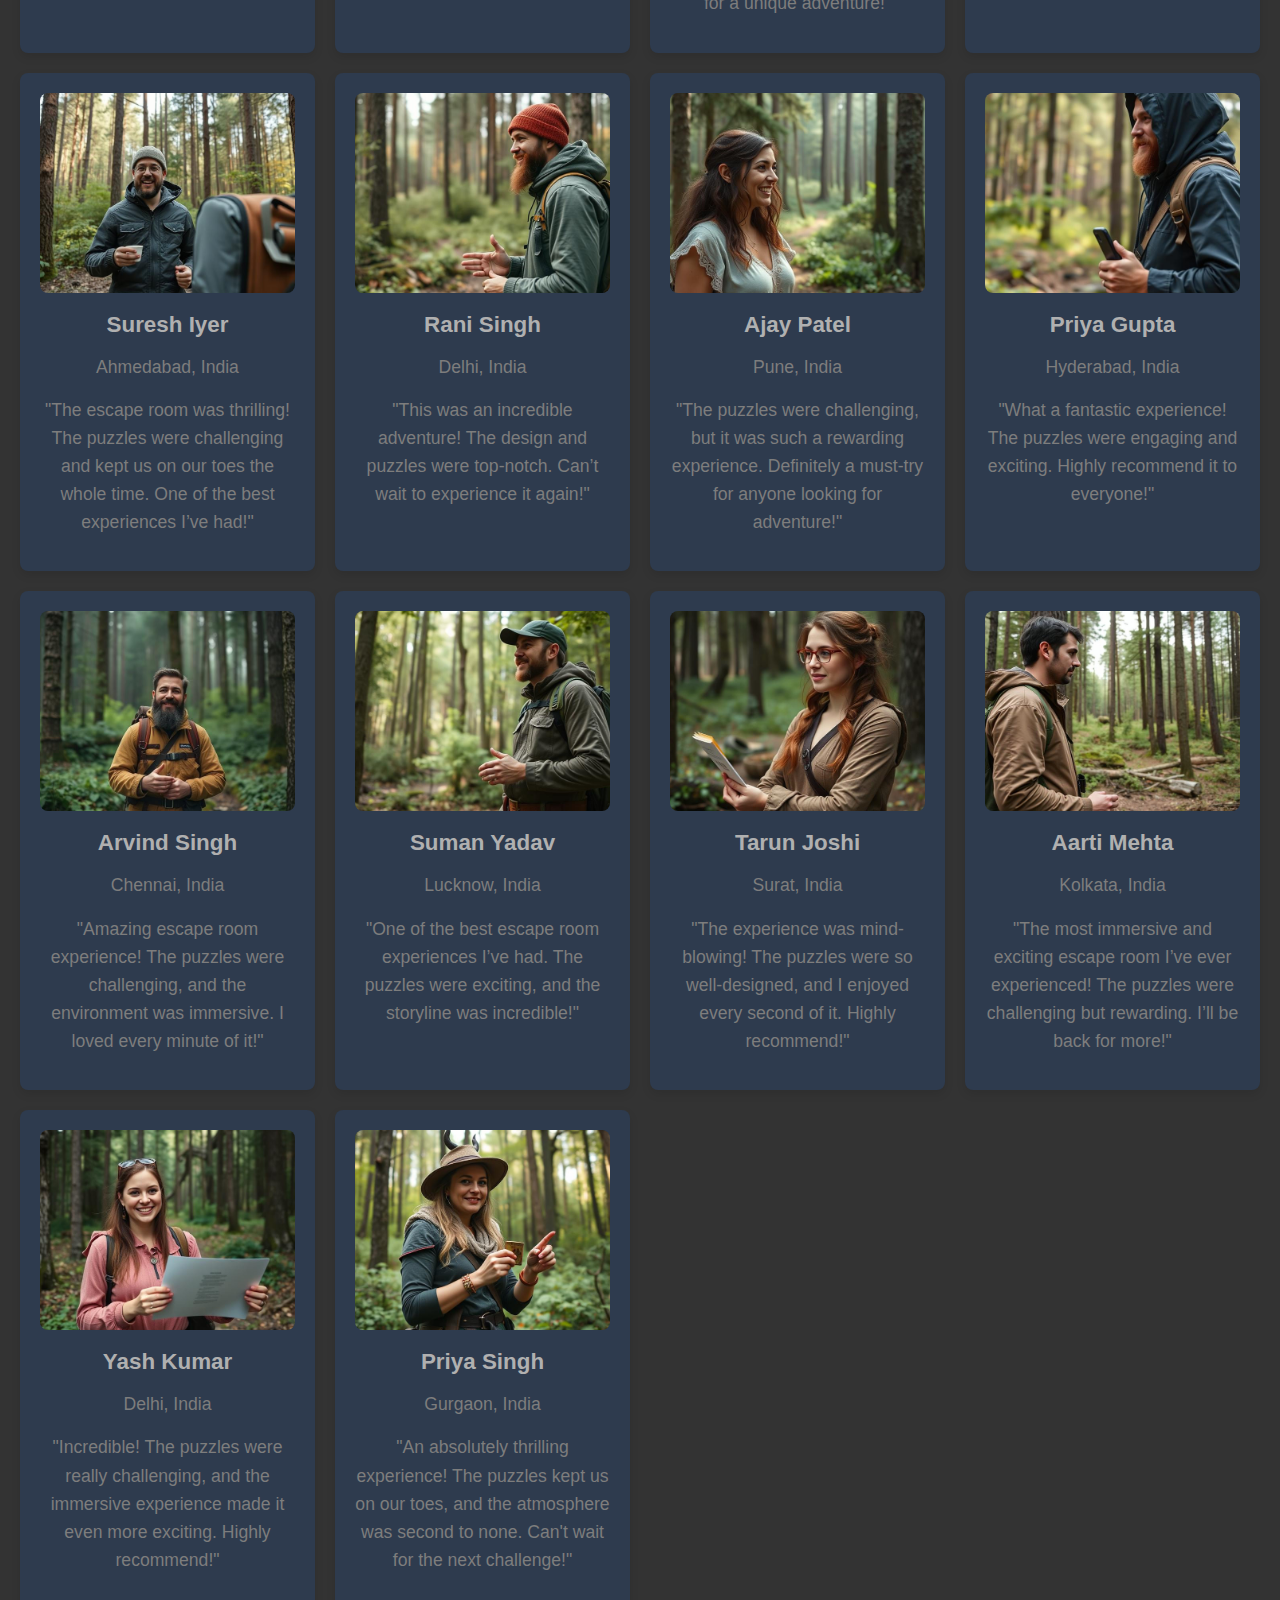
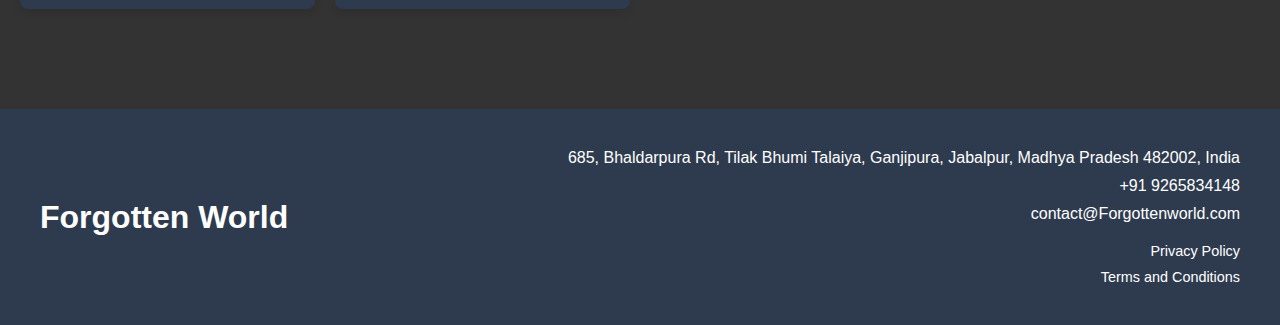
==== commit fa2d517d: "fix" ====
--- a/order.html
+++ b/order.html
@@ -10,7 +10,7 @@
     />
     
     
-    <link rel="icon" href="img/favicon.ico">
+    <link rel="icon" href="img/favicon.png">
     <link rel="stylesheet" href="css/style.css">
     <script src="js/sliderOrder.js" defer></script>
 </head>
--- a/css/style.css
+++ b/css/style.css
@@ -338,7 +338,7 @@
 
 h1, h2, h3 {
     font-family: 'Montserrat', sans-serif;
-    color: #333;
+    color: #181818;
     margin-bottom: 15px;
 }
 
@@ -441,9 +441,13 @@
 
 .slider {
     display: flex;
+    justify-content: center;
+    flex-wrap: wrap;
+
     overflow: hidden;
     gap: 20px;
     margin-bottom: 30px;
+    
 }
 
 .review {
@@ -632,7 +636,6 @@
 
 .header-btn.main-btn:hover {
     background-color: #c0392b;
-    transform: translateY(-4px);
 }
 
 /* Заголовок проектов */
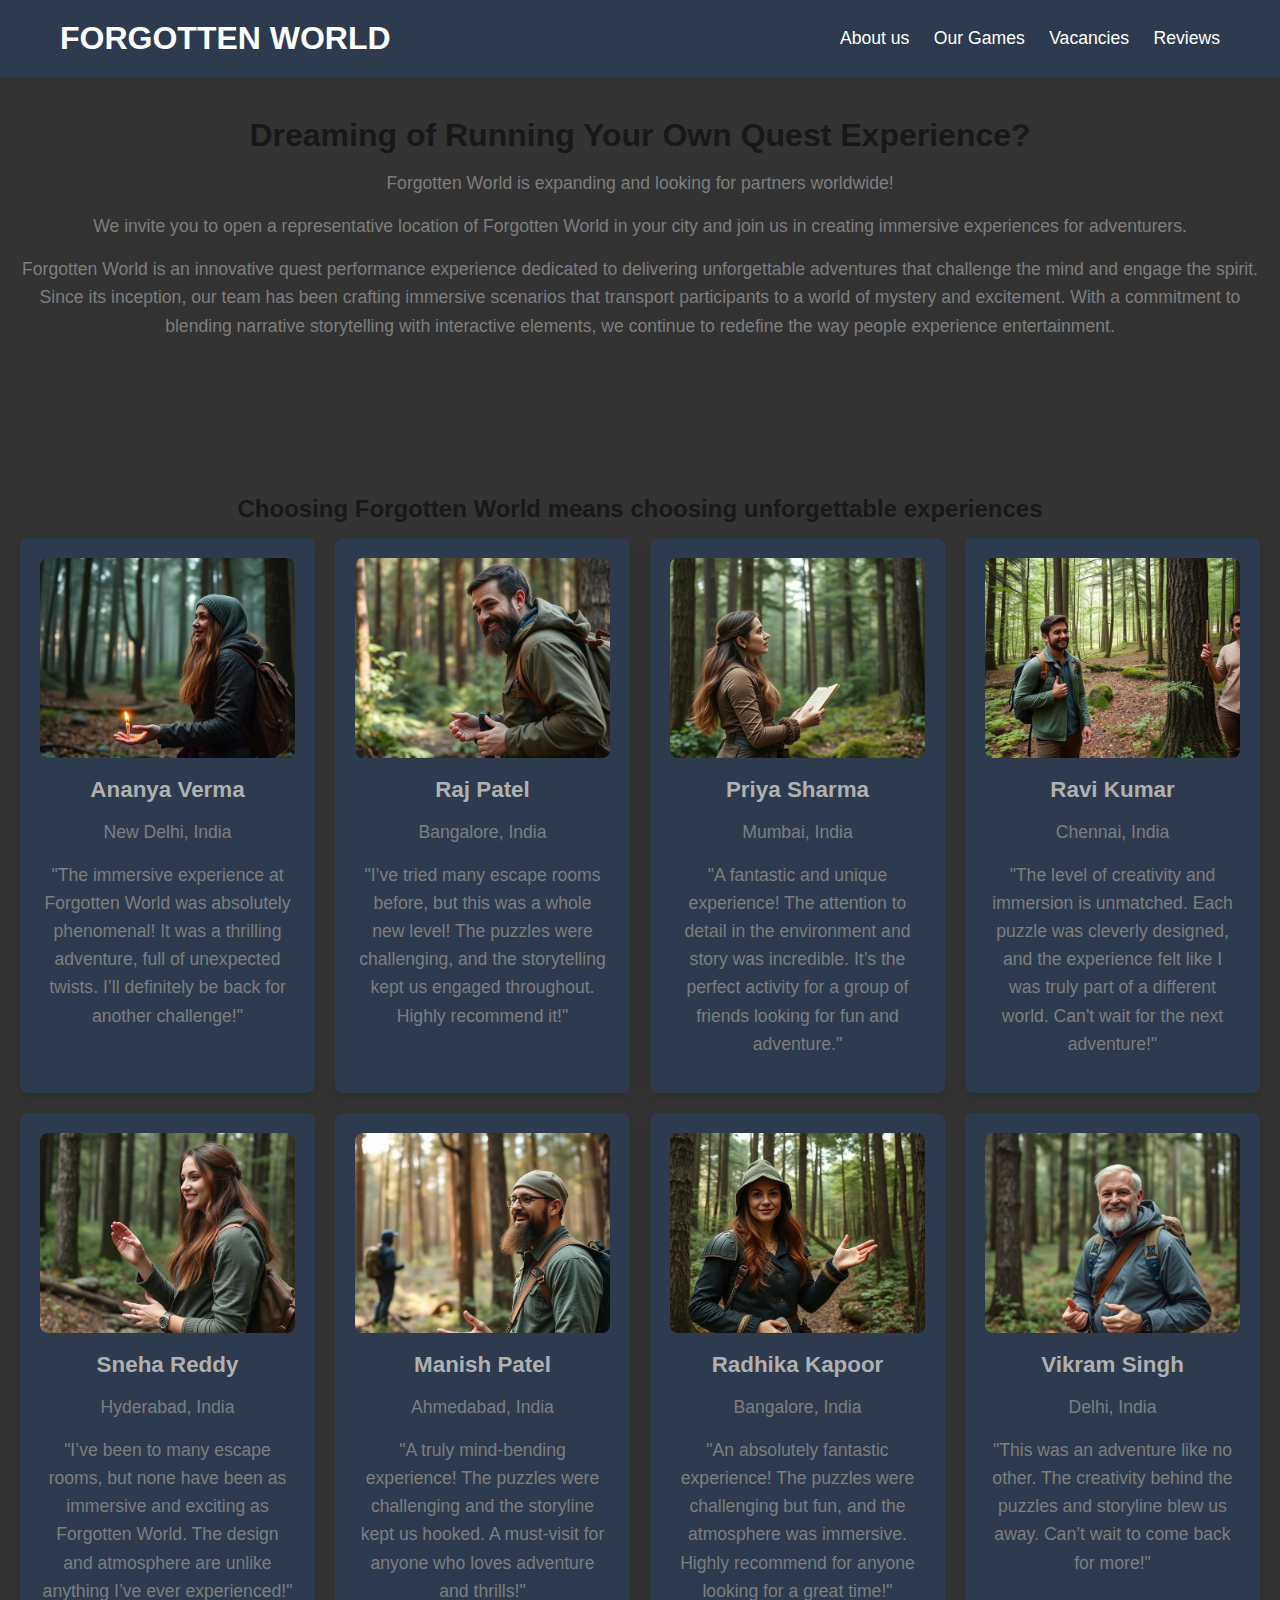
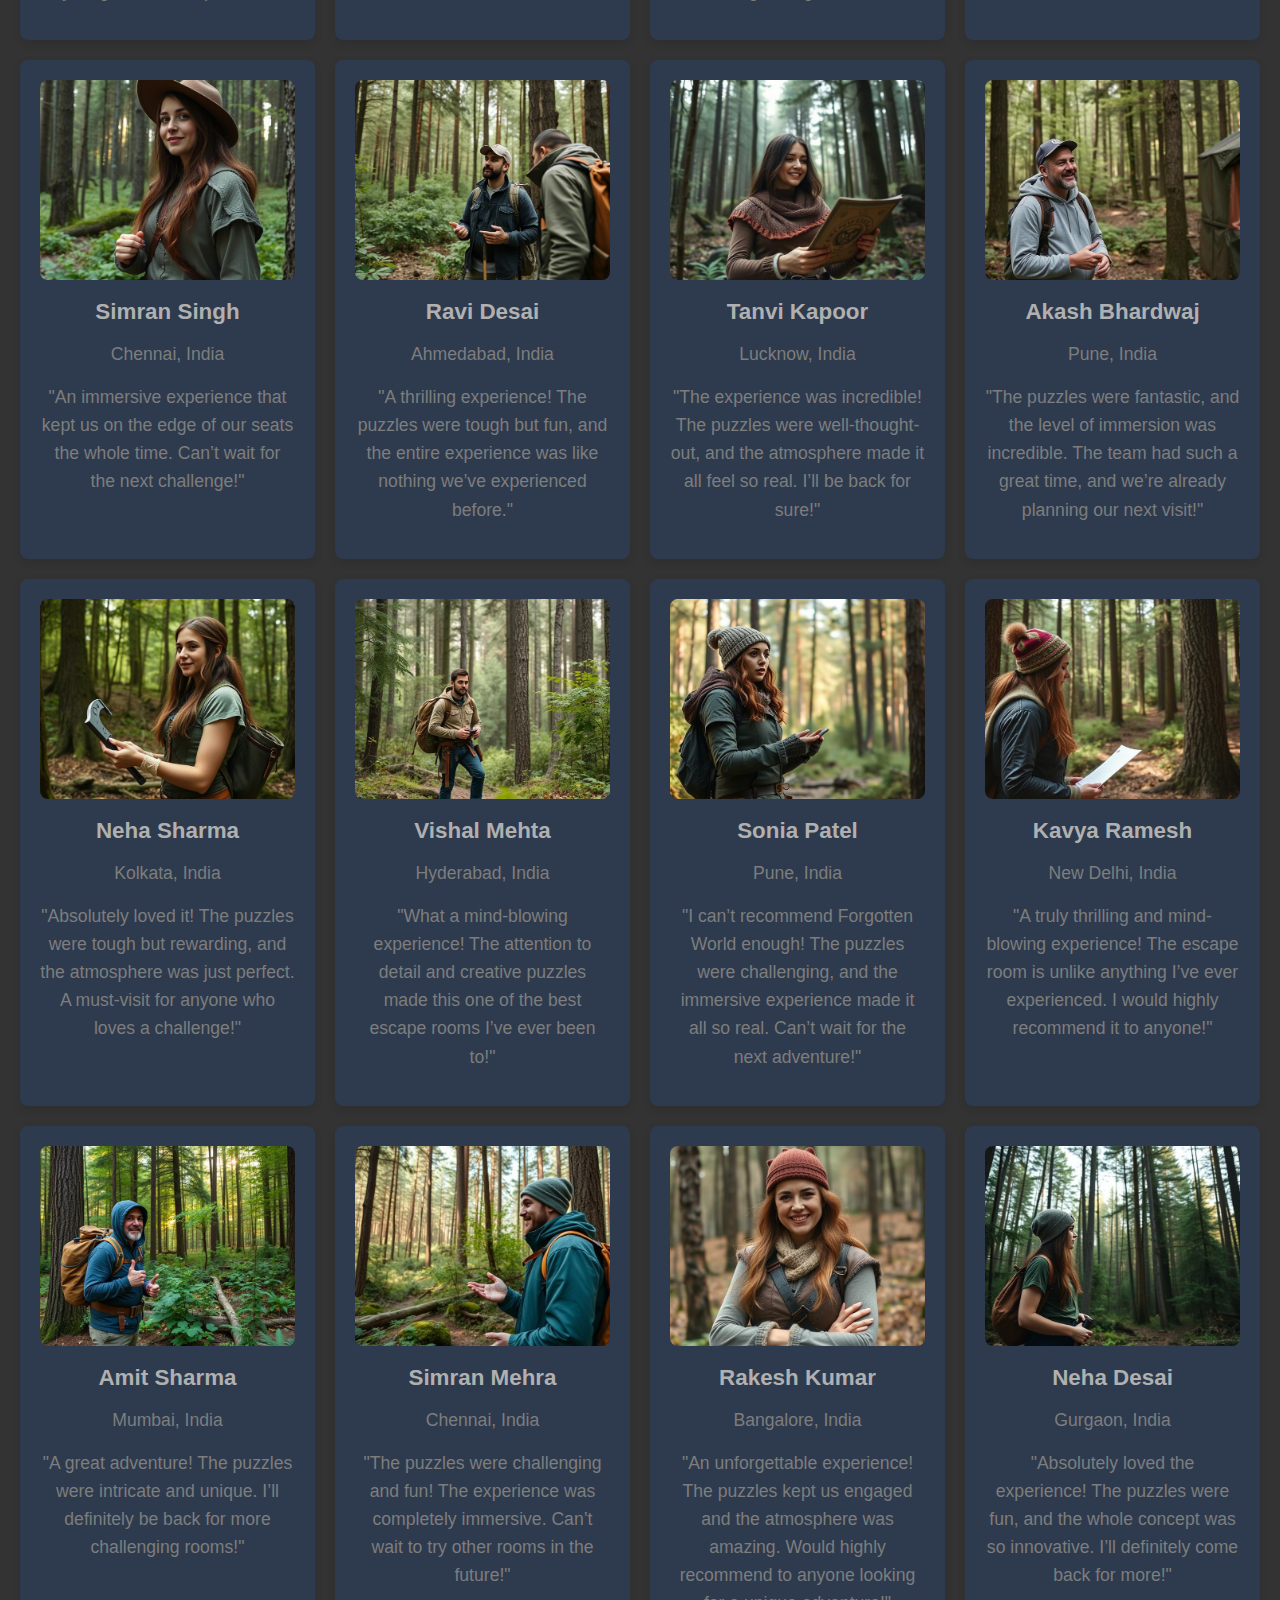
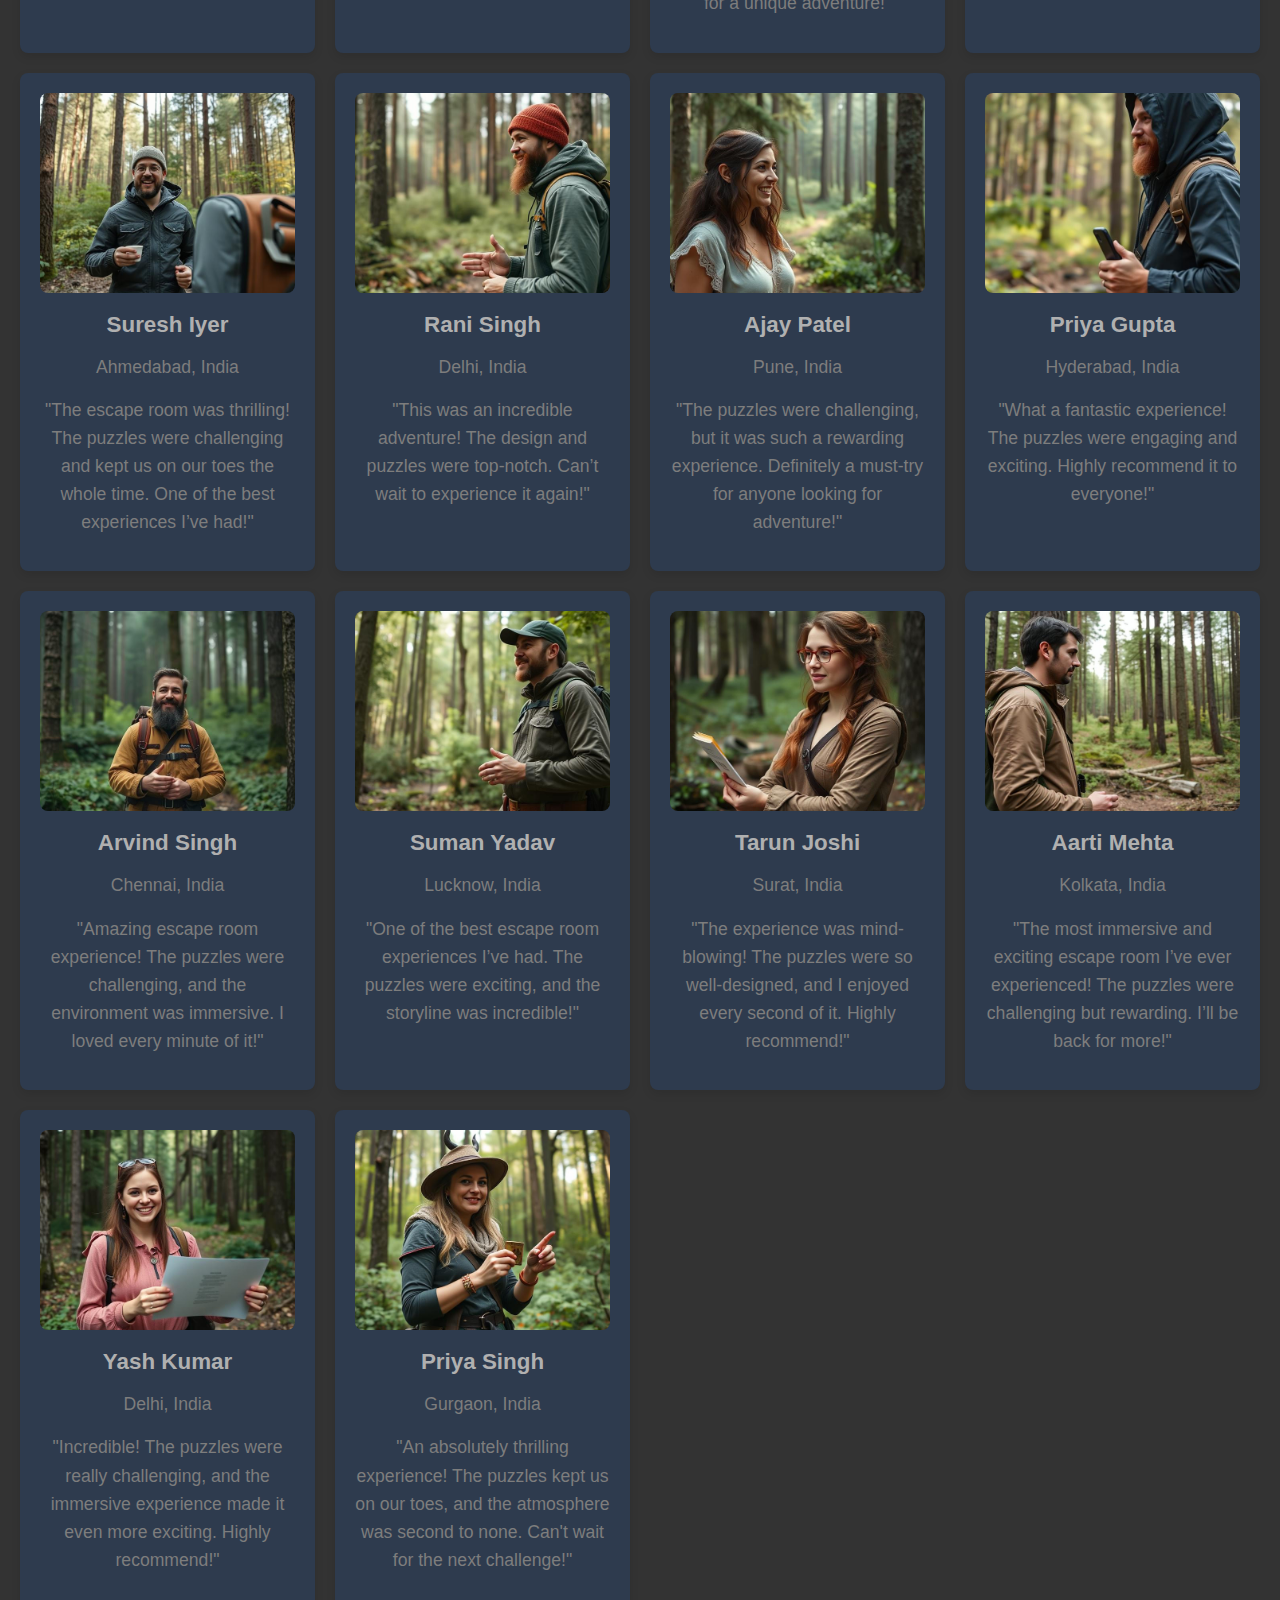
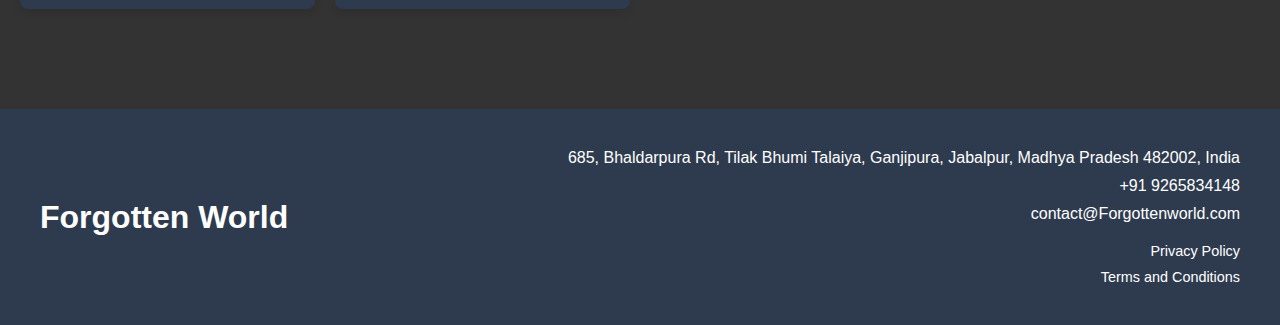
==== commit dcce1617: "уыауау" ====
--- a/order.html
+++ b/order.html
@@ -24,7 +24,7 @@
                     <li class="header-nav-item">
                         <a href="#about">About us</a>
                         <a href="#games">Our Games</a>
-                        <a href="#contact">Contact</a>
+                        <a href="vacancies.html">Vacancies</a>
                         <a href="order.html">Reviews</a>
                     </li>
                 </ul>
--- a/css/style.css
+++ b/css/style.css
@@ -6,15 +6,20 @@
     font-family: 'Arial', sans-serif;
 }
 
+html, body {
+    height: 100%;
+    margin: 0;
+}
+
 body {
-    background-color: #333;
-    color: #333;
-}
-html {
-    scroll-behavior: smooth;
-    
-}
-
+    display: flex;
+    flex-direction: column;
+    overflow-x: hidden;
+}
+
+main {
+    flex: 1;
+}
 
 a {
     text-decoration: none;
@@ -94,6 +99,10 @@
     font-size: 2.5rem;
     font-weight: bold;
     z-index: 1;
+    
+}
+.text-about{
+    padding: 0 20px;
 }
 
 .header-btn {
@@ -248,7 +257,6 @@
 
     .pricing-content {
         display: grid;
-        grid-template-columns: 1fr 1fr;
         gap: 20px;
     }
 
@@ -735,6 +743,17 @@
     height: auto;
     object-fit: cover;
     border-radius: 10px;
+  }
+
+  @media (max-width:426px) {
+    .form-image img{
+        display: none;
+    }
+
+    .contact-form-container{
+        display: block;
+    }
+    
   }
   
   .form-content {
@@ -811,7 +830,197 @@
   .checkbox label a:hover {
     text-decoration: underline;
   }
-  
-  
-  
-  
+
+  .compliance-data-protection {
+    padding: 20px;
+    background-color: #f9f9f9;
+    border-radius: 8px;
+    margin: 20px auto;
+    max-width: 800px;
+}
+
+.compliance-title {
+    font-size: 2em;
+    margin-bottom: 15px;
+    color: #333;
+}
+
+.data-collection-title,
+.transparency-title,
+.user-rights-title {
+    font-size: 1.5em;
+    margin-top: 20px;
+    color: #555;
+}
+
+.compliance-intro,
+.data-collection-description,
+.transparency-description,
+.user-rights-description {
+    font-size: 1em;
+    line-height: 1.6;
+    color: #666;
+}
+
+.contact-email {
+    color: #007bff;
+    text-decoration: none;
+}
+
+.contact-email:hover {
+    text-decoration: underline;
+}
+
+@media (max-width: 600px) {
+    .compliance-data-protection {
+        padding: 15px;
+    }
+
+    .compliance-title {
+        font-size: 1.5em;
+    }
+
+    .data-collection-title,
+    .transparency-title,
+    .user-rights-title {
+        font-size: 1.2em;
+    }
+}
+
+.legal-compliance-section {
+    padding: 20px;
+    background-color: #f4f4f4;
+    border-radius: 8px;
+    margin: 20px auto;
+    max-width: 800px;
+}
+
+.legal-compliance-title {
+    font-size: 2em;
+    margin-bottom: 15px;
+    color: #333;
+}
+
+.user-responsibilities-title,
+.dispute-resolution-title,
+.contact-info-title {
+    font-size: 1.5em;
+    margin-top: 20px;
+    color: #555;
+}
+
+.legal-compliance-intro,
+.user-responsibilities-description,
+.dispute-resolution-description,
+.contact-info-description {
+    font-size: 1em;
+    line-height: 1.6;
+    color: #666;
+}
+
+.contact-email {
+    color: #007bff;
+    text-decoration: none;
+}
+
+.contact-email:hover {
+    text-decoration: underline;
+}
+
+@media (max-width: 600px) {
+    .legal-compliance-section {
+        padding: 15px;
+    }
+
+    .legal-compliance-title {
+        font-size: 1.5em;
+    }
+
+    .user-responsibilities-title,
+    .dispute-resolution-title,
+    .contact-info-title {
+        font-size: 1.2em;
+    }
+}
+
+.team-section {
+    padding: 40px 20px;
+    text-align: center;
+}
+
+.team-title {
+    font-size: 2.5rem;
+    margin-bottom: 20px;
+    color: #333;
+}
+
+.team-cards {
+    display: flex;
+    justify-content: space-between;
+    flex-wrap: wrap;
+    gap: 20px;
+}
+
+.team-card {
+    background-color: #fff;
+    padding: 20px;
+    border-radius: 10px;
+    box-shadow: 0 5px 15px rgba(0, 0, 0, 0.1);
+    flex: 1 1 calc(30% - 20px);
+    max-width: 500px;
+    transition: transform 0.3s;
+    text-align: left;
+}
+
+.team-card:hover {
+    transform: translateY(-5px);
+}
+
+.card-image {
+    width: 100%;
+    height: auto;
+    border-radius: 10px 10px 0 0;
+}
+
+.job-title {
+    font-size: 1.5rem;
+    margin: 10px 0;
+    color: #333;
+}
+
+.job-description {
+    font-size: 1rem;
+    margin: 10px 0;
+    color: #666;
+}
+
+.job-salary {
+    font-size: 1rem;
+    margin: 20px 0;
+    color: #333;
+}
+
+.join-button {
+    background-color: #000;
+    color: #fff;
+    padding: 10px 20px;
+    border-radius: 5px;
+    text-decoration: none;
+    transition: background-color 0.3s;
+}
+
+.join-button:hover {
+    background-color: #e76f51;
+}
+
+@media (max-width: 768px) {
+    .team-cards {
+        flex-direction: column; 
+        align-items: center;
+    }
+
+    .team-card {
+        width: 100%;
+        max-width: none;
+    }
+}
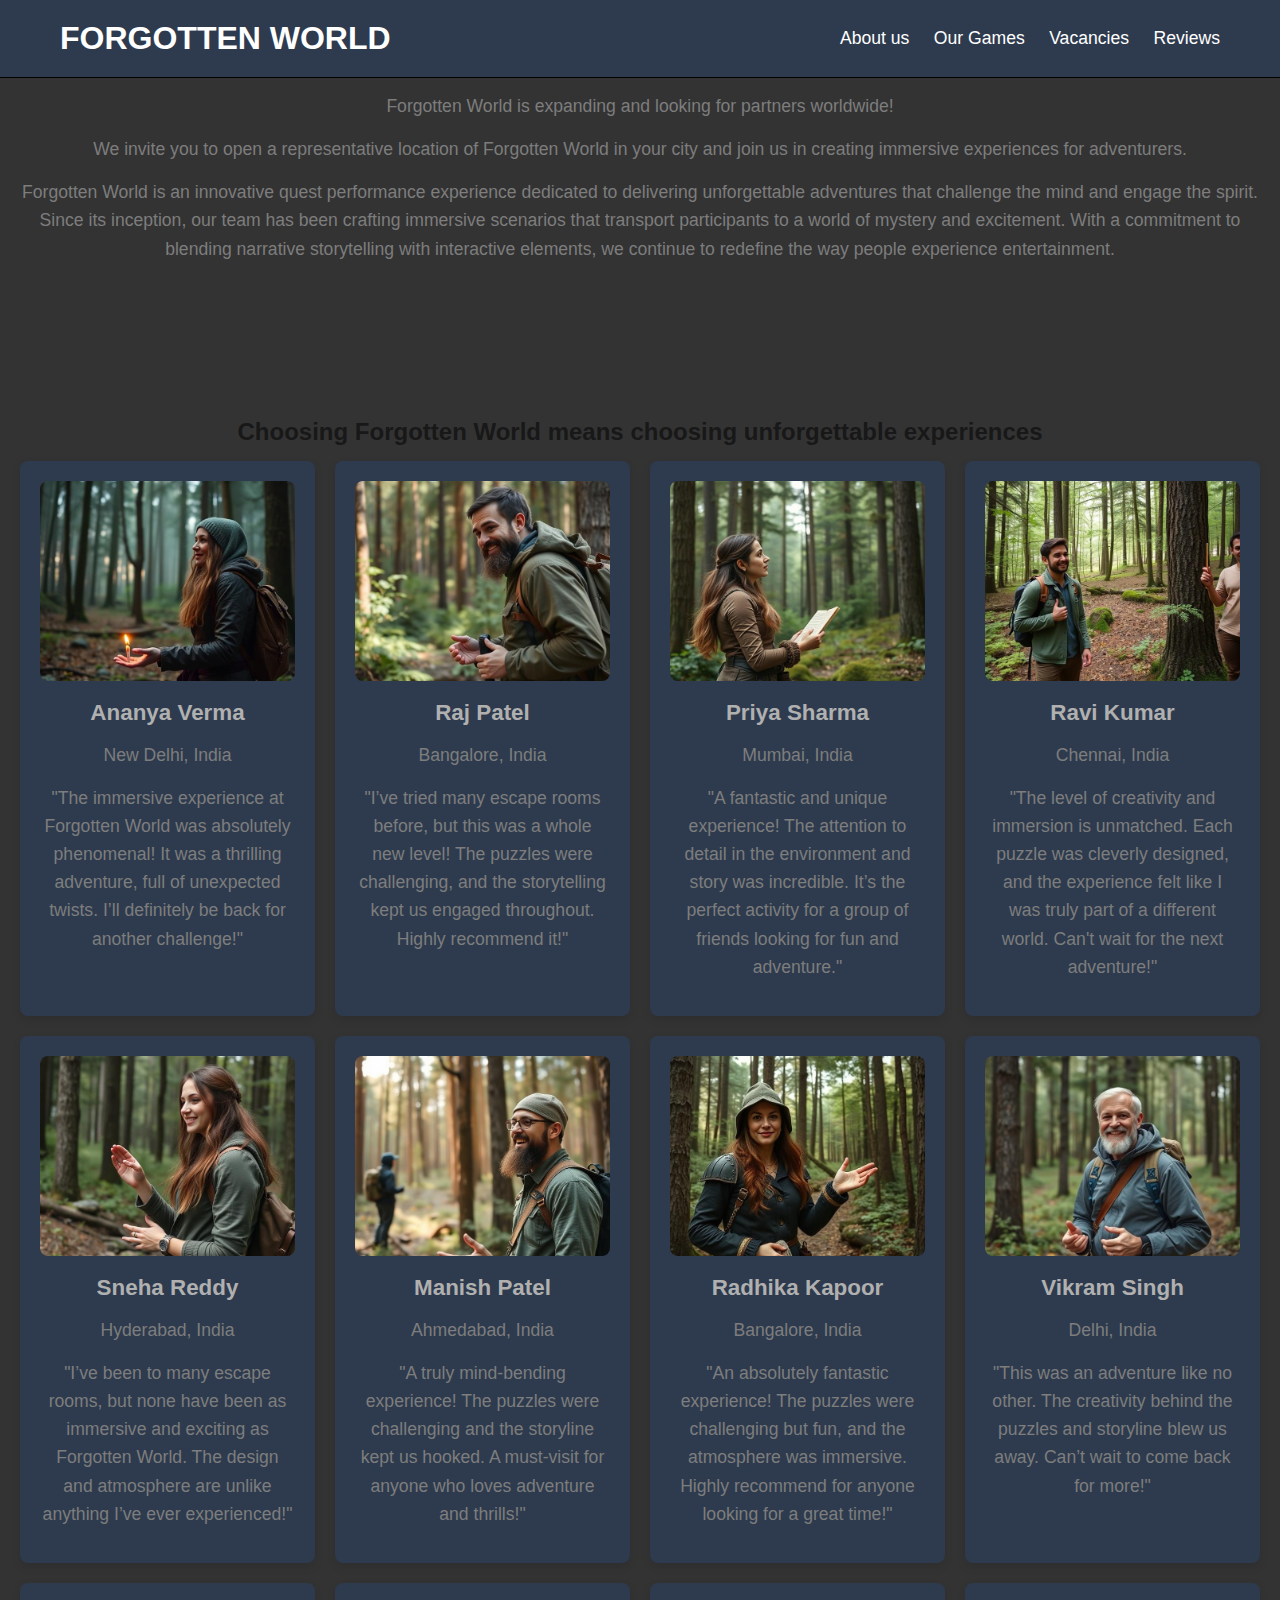
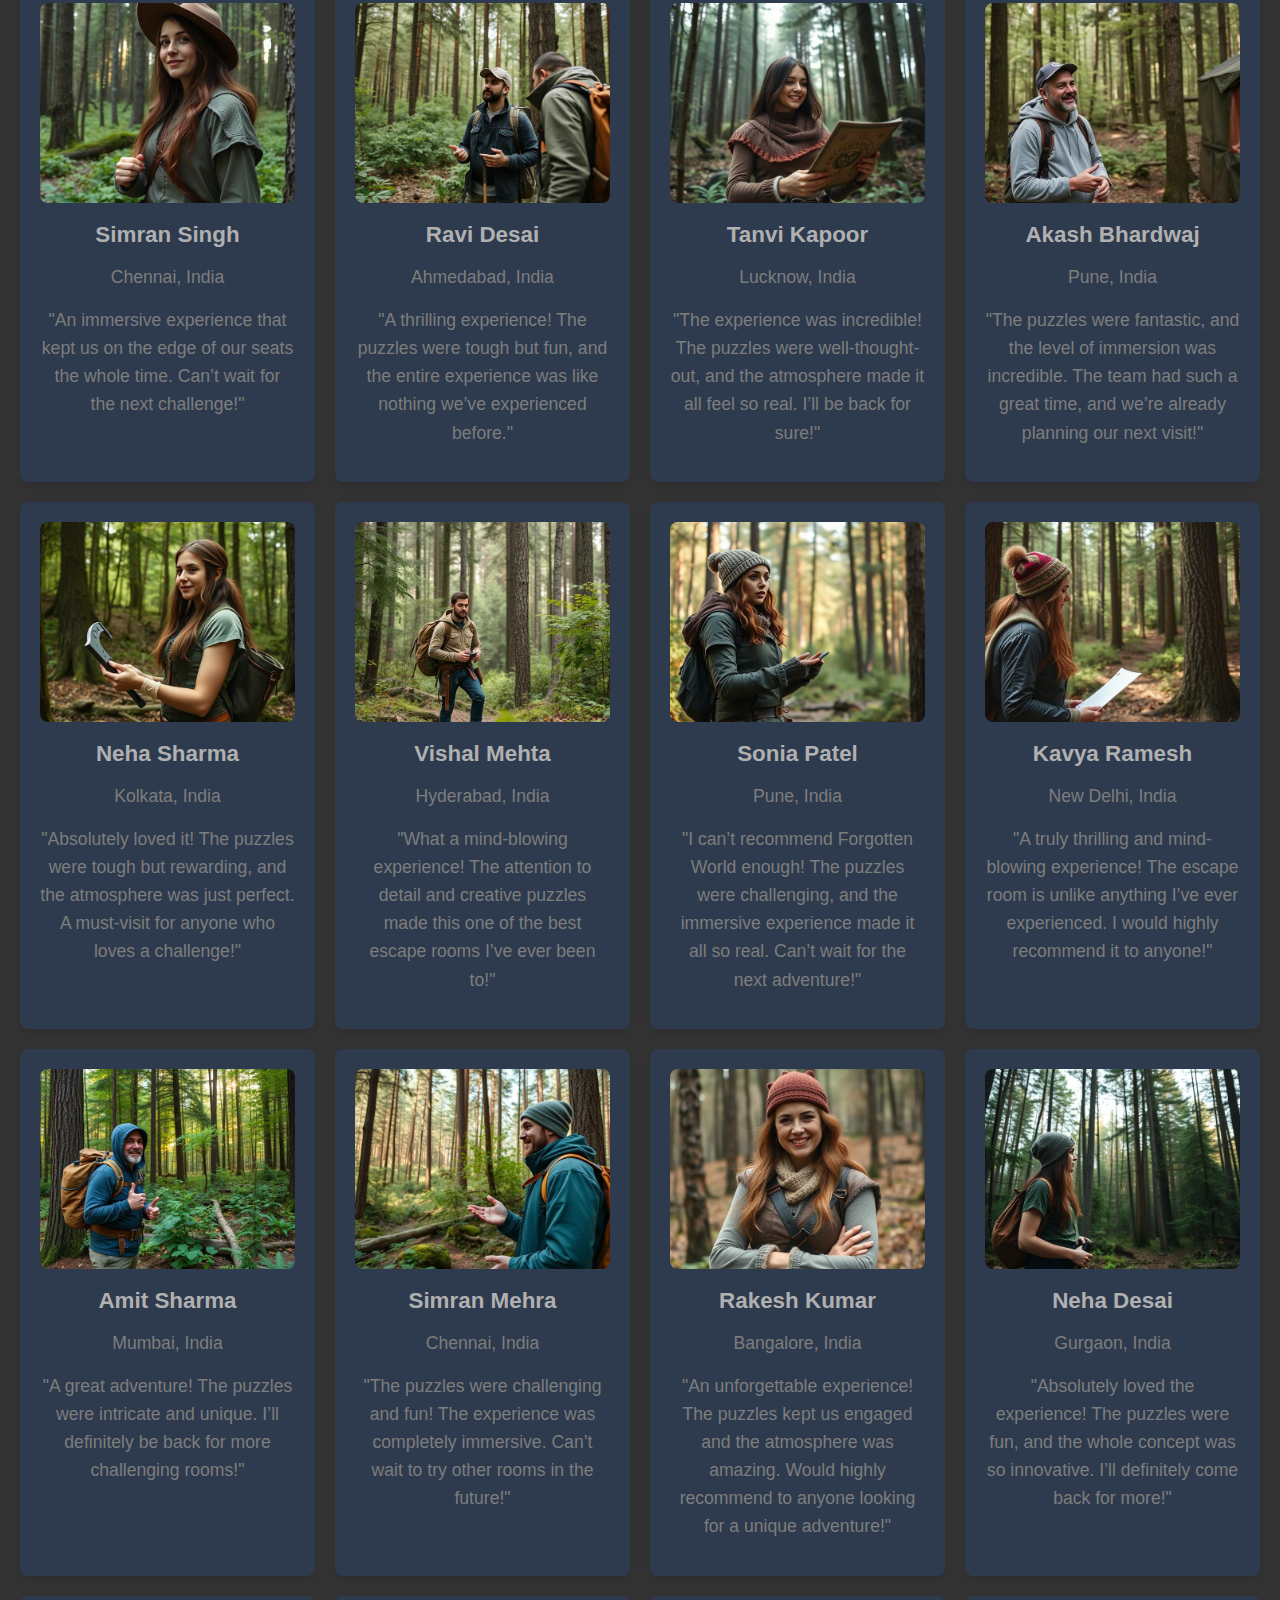
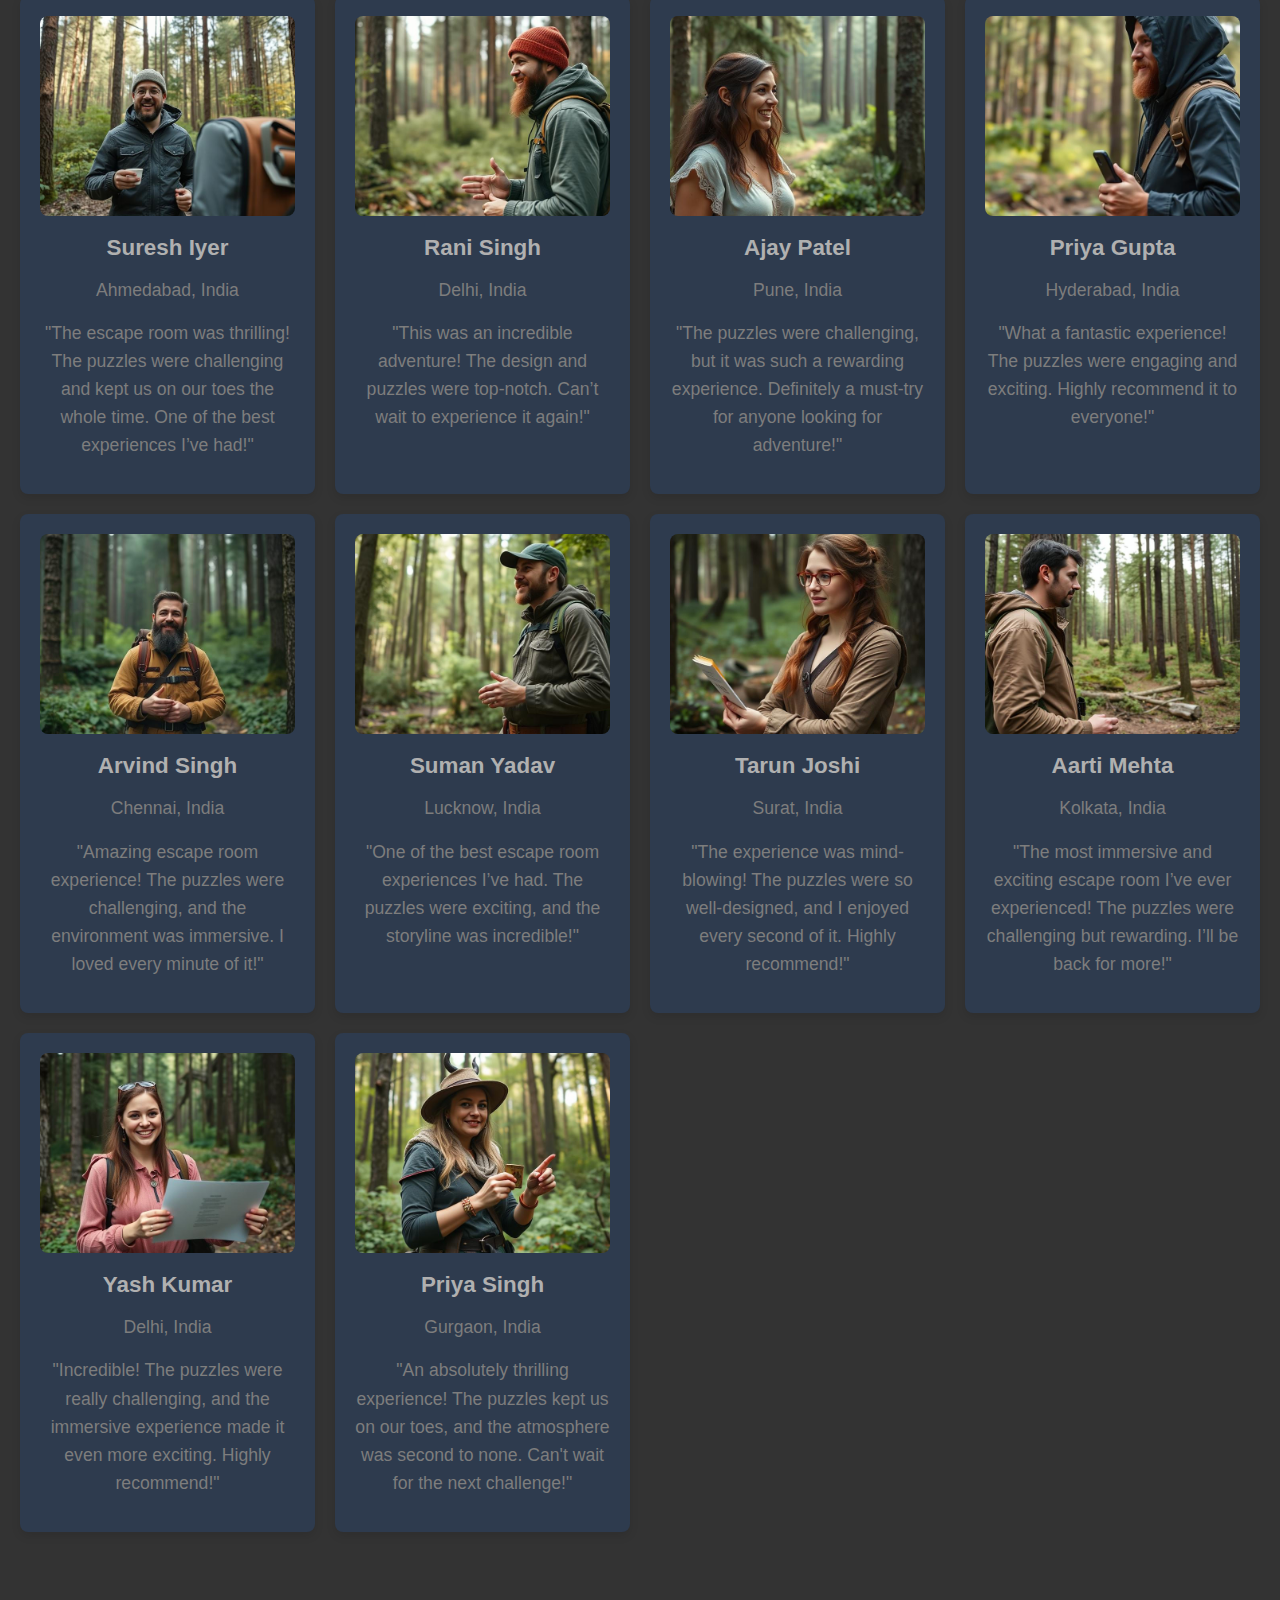
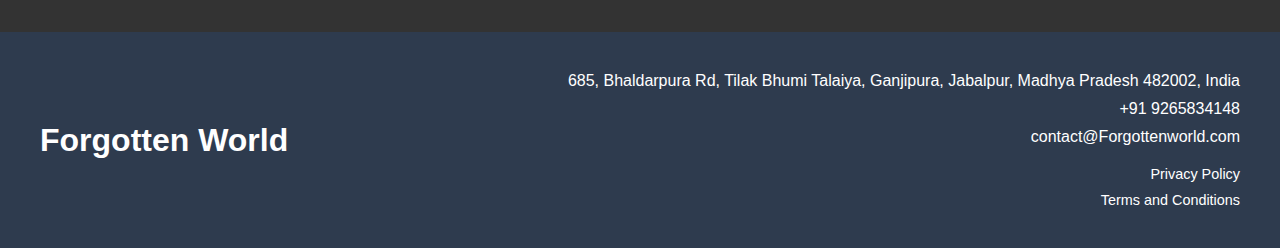
==== commit 9140c769: "Merge branch 'alex2'" ====
--- a/order.html
+++ b/order.html
@@ -22,9 +22,11 @@
             <nav class="header-nav">
                 <ul class="header-nav-items">
                     <li class="header-nav-item">
-                        <a href="#about">About us</a>
-                        <a href="#games">Our Games</a>
+
+                        <a href="/#about">About us</a>
+                        <a href="/#games">Our Games</a>
                         <a href="vacancies.html">Vacancies</a>
+
                         <a href="order.html">Reviews</a>
                     </li>
                 </ul>
--- a/css/style.css
+++ b/css/style.css
@@ -11,6 +11,10 @@
     margin: 0;
 }
 
+html {
+    scroll-behavior: smooth;
+}
+
 body {
     display: flex;
     flex-direction: column;
@@ -31,6 +35,11 @@
     background-color: #222;
     color: #fff;
     padding: 20px 0;
+    position: fixed;
+    top: 0;
+    z-index: 100;
+    width: 100%;
+    border-bottom: 1px solid black;
 }
 
 .nav-content {
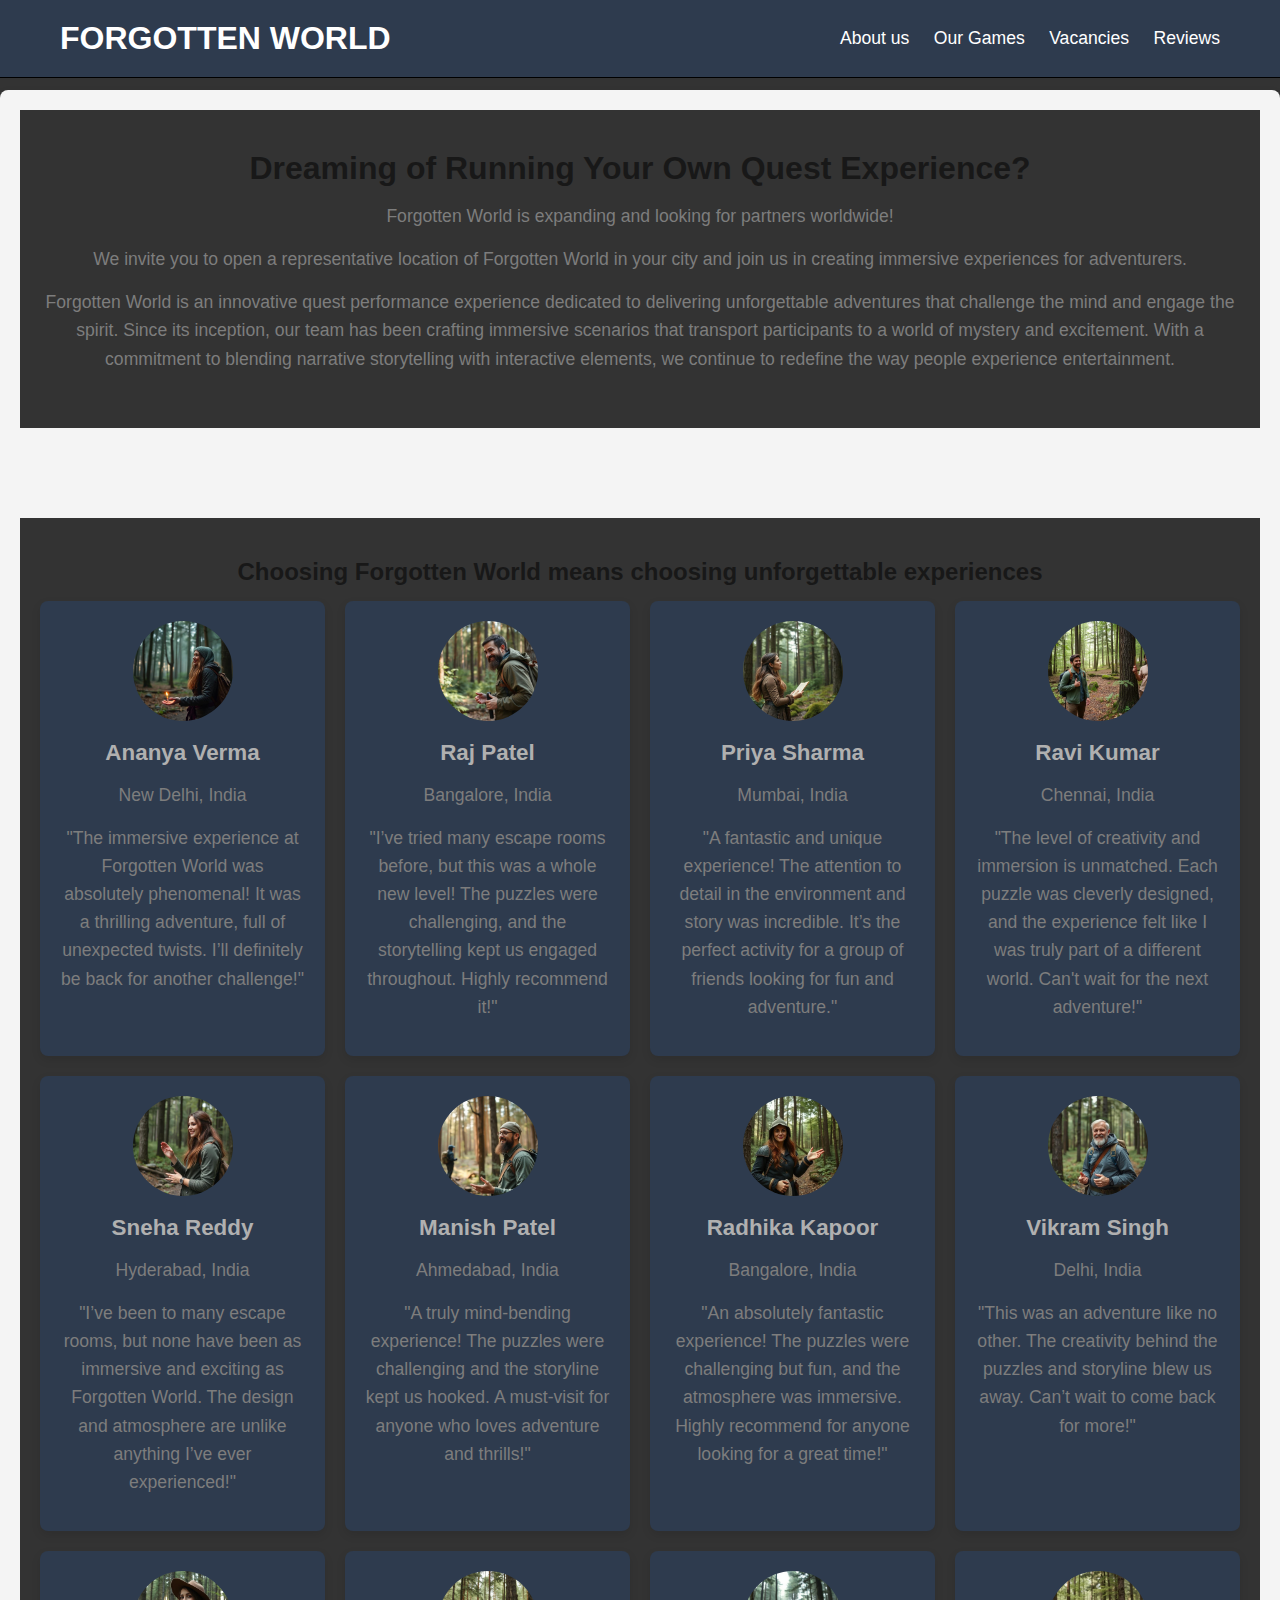
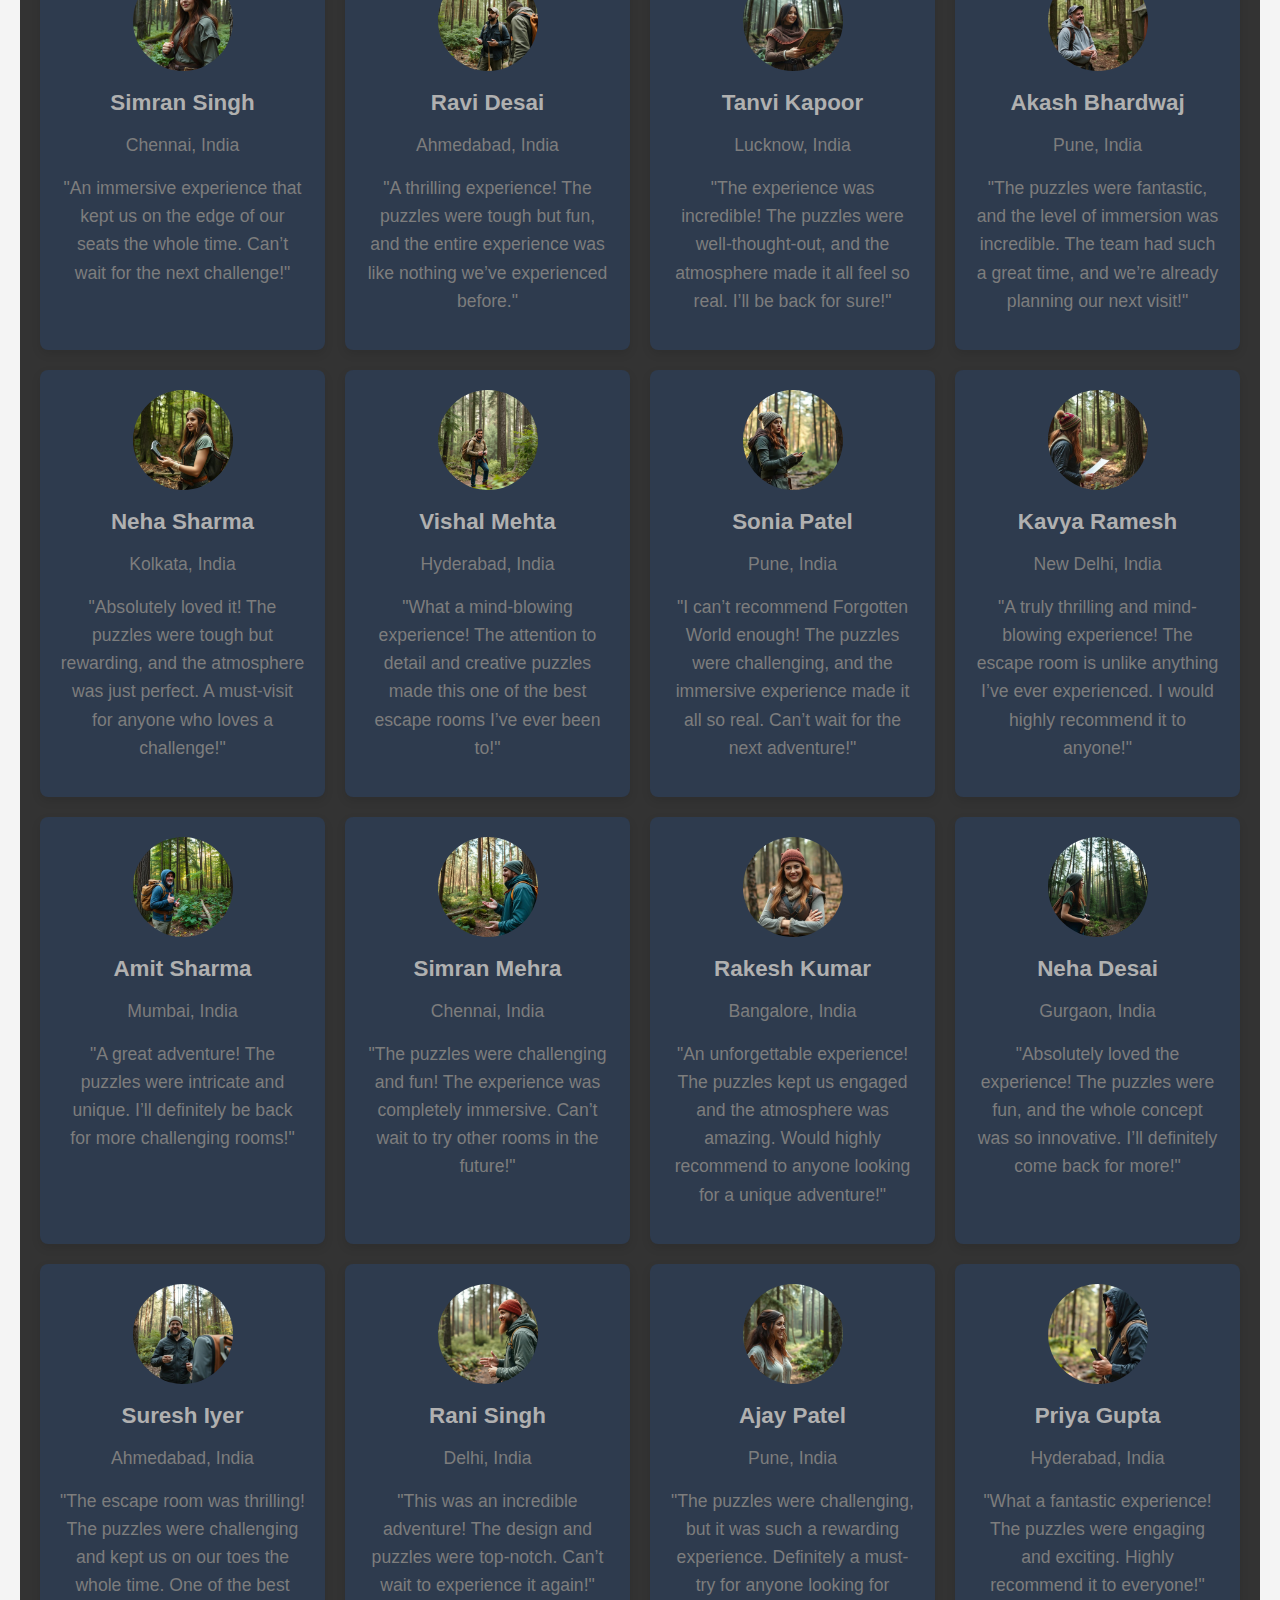
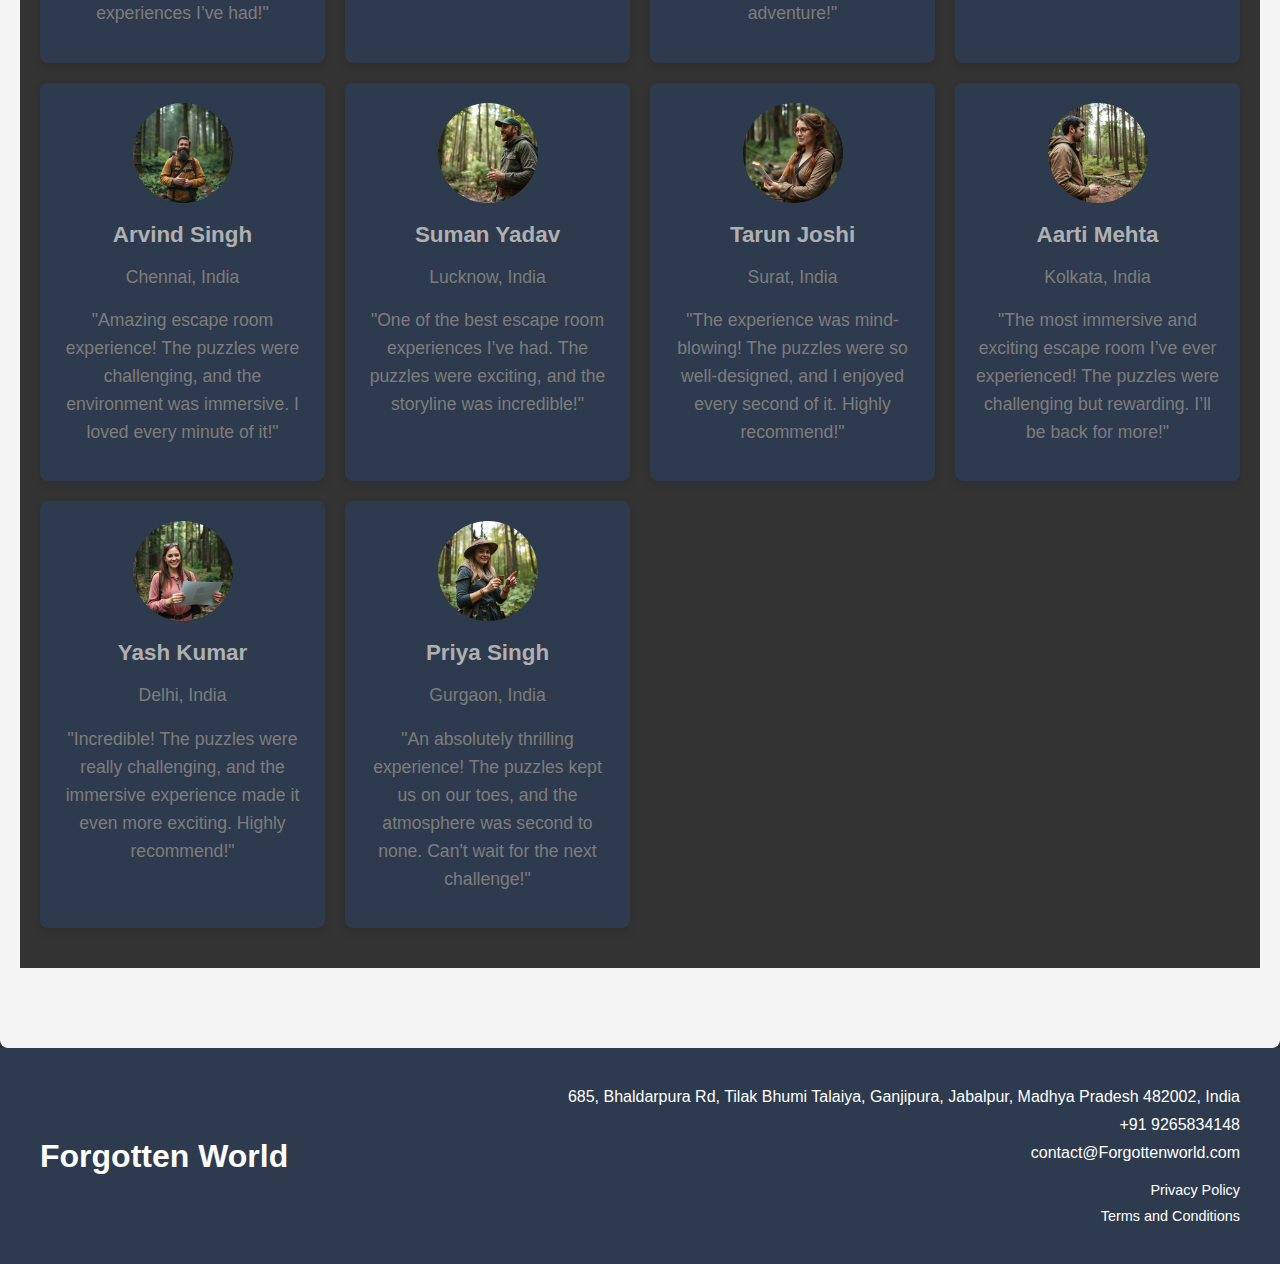
==== commit 995cbaba: "dsfdsf" ====
--- a/order.html
+++ b/order.html
@@ -34,7 +34,7 @@
         </div>
     </header>
     
-    <main>
+    <main class="review">
 
         <section class="partnership-offer">
             <h1>Dreaming of Running Your Own Quest Experience?</h1>
--- a/css/style.css
+++ b/css/style.css
@@ -955,12 +955,13 @@
 .team-section {
     padding: 40px 20px;
     text-align: center;
+    margin-top: 90px;
 }
 
 .team-title {
     font-size: 2.5rem;
     margin-bottom: 20px;
-    color: #333;
+    color: #ffffff;
 }
 
 .team-cards {
@@ -985,7 +986,7 @@
     transform: translateY(-5px);
 }
 
-.card-image {
+.card-image-2 {
     width: 100%;
     height: auto;
     border-radius: 10px 10px 0 0;
@@ -1033,3 +1034,11 @@
         max-width: none;
     }
 }
+
+.prvac, .term {
+    margin-top: 120px;
+}
+
+.review {
+    margin-top: 90px;
+}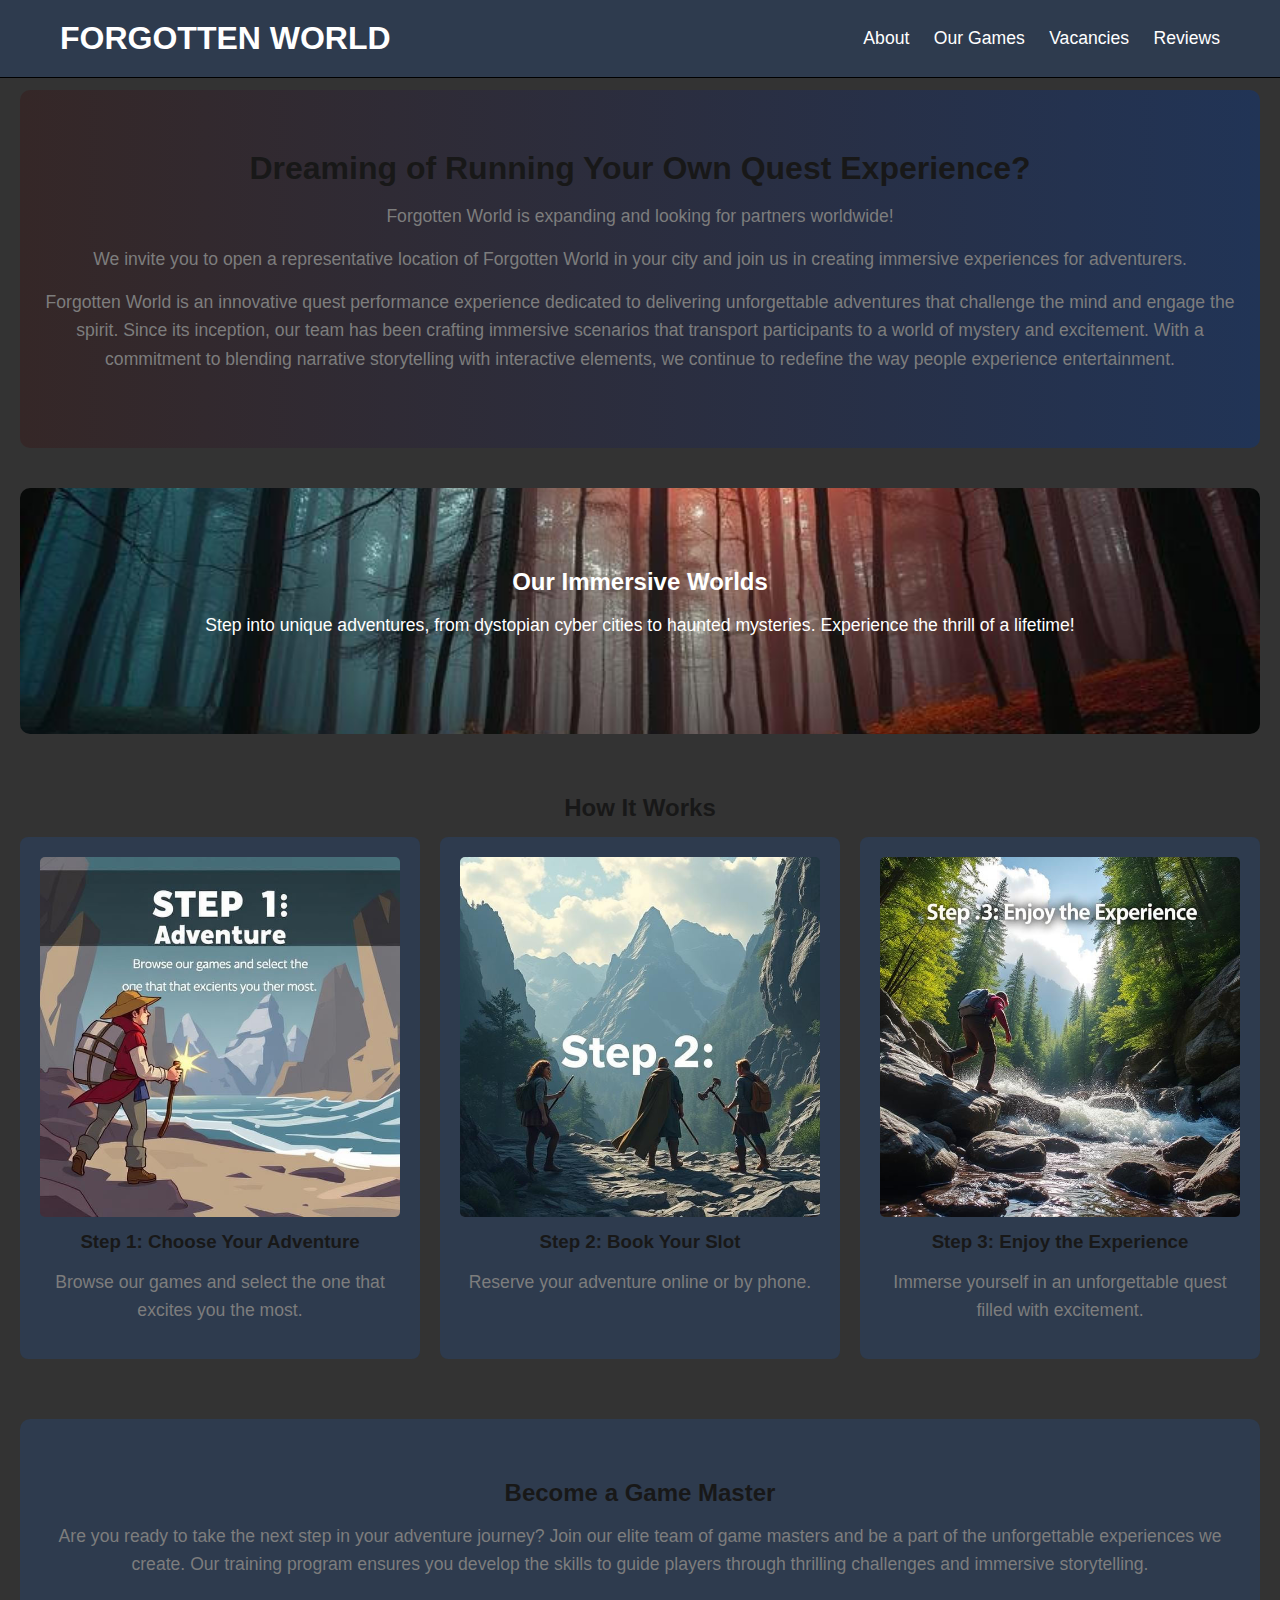
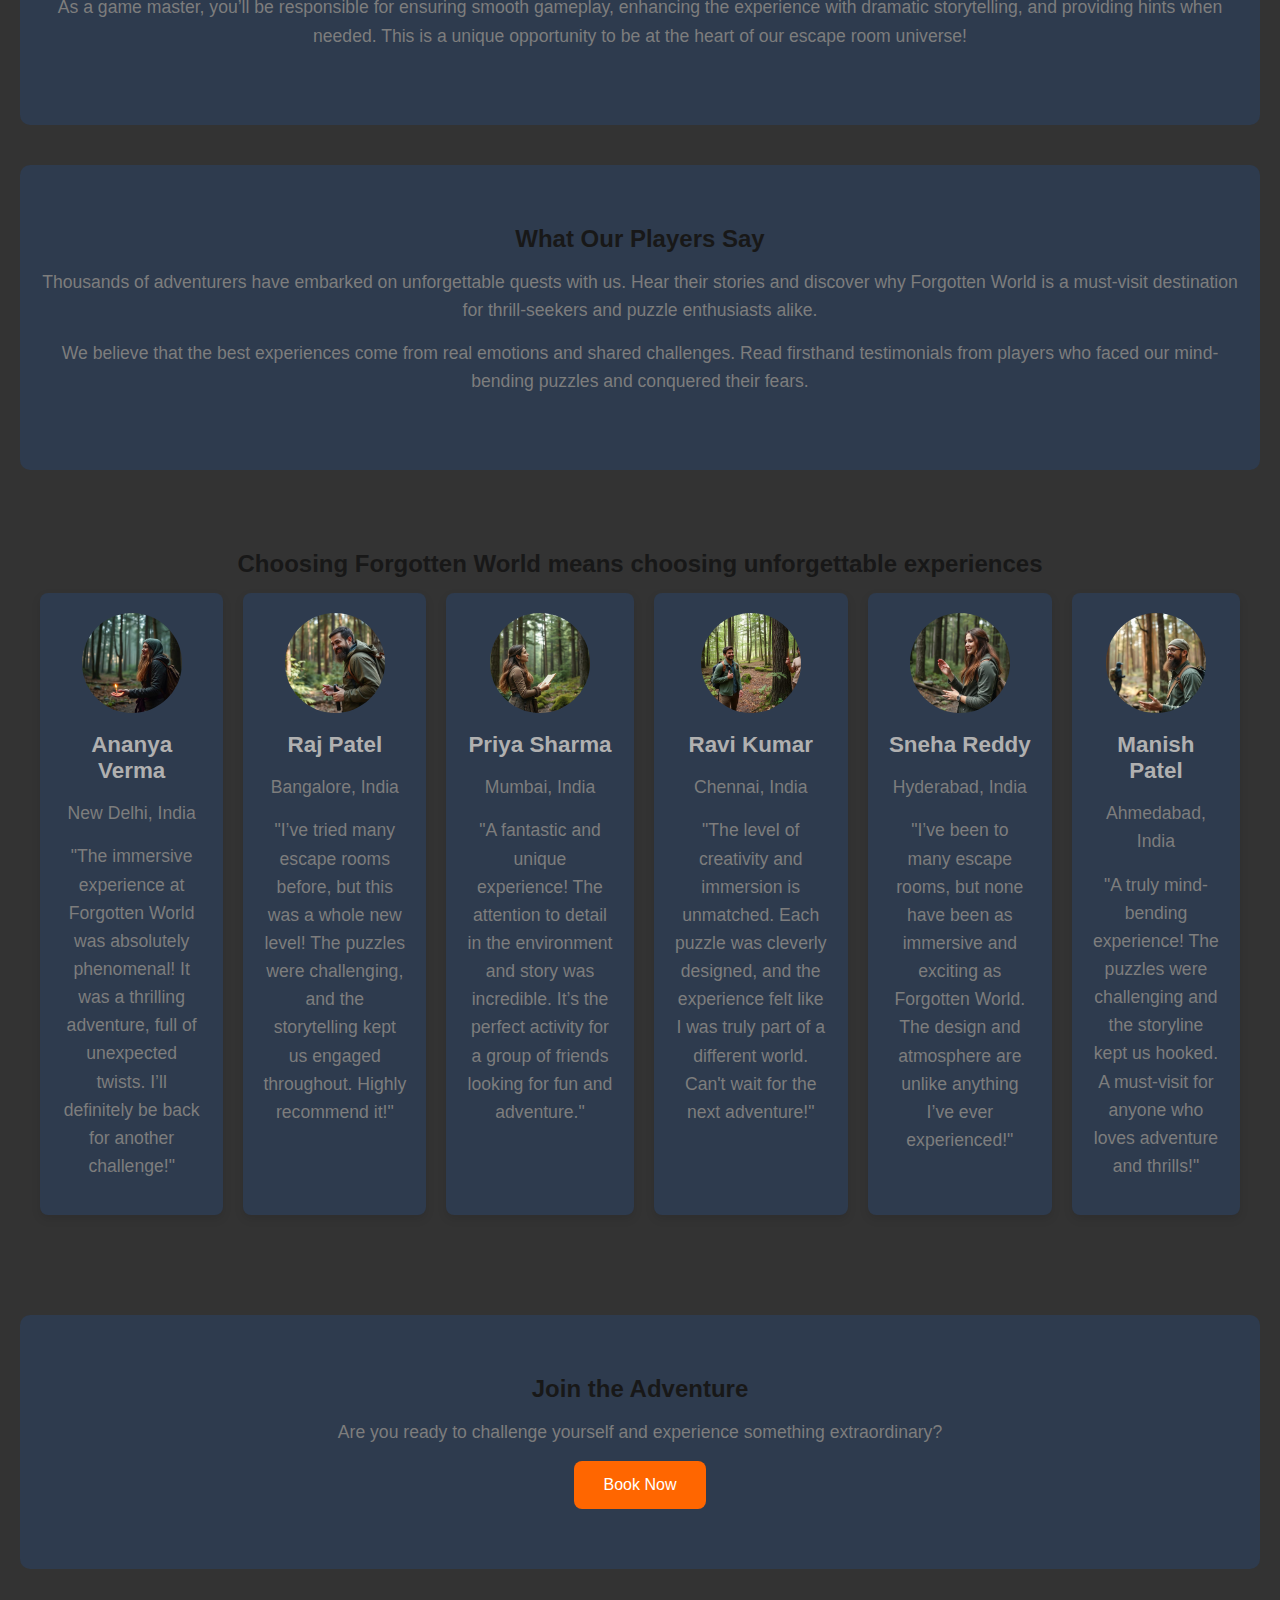
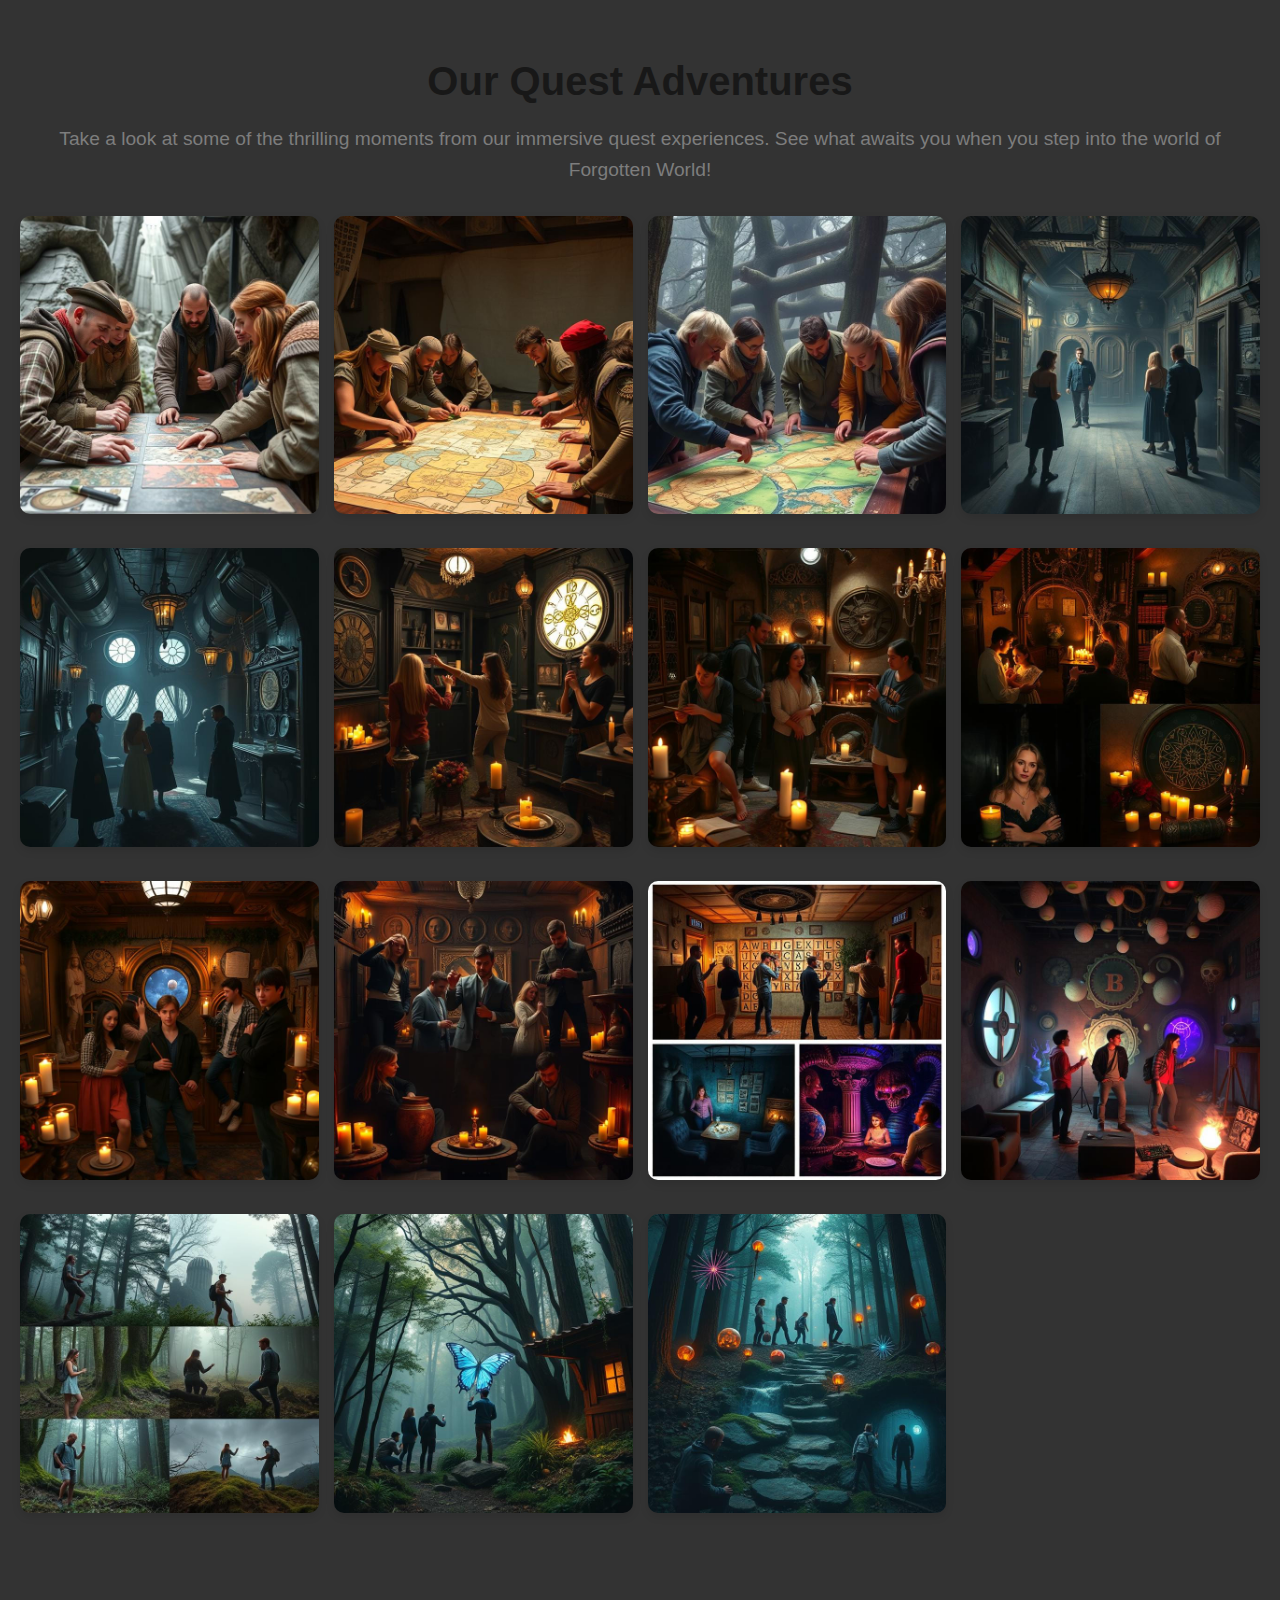
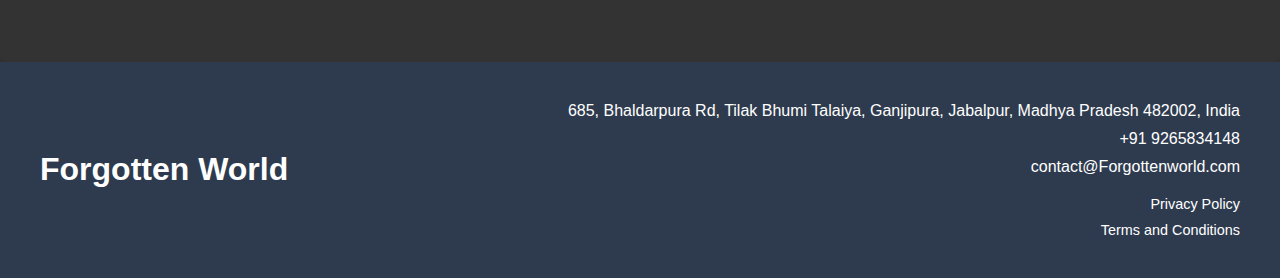
==== commit 762c192a: "fix" ====
--- a/order.html
+++ b/order.html
@@ -23,7 +23,7 @@
                 <ul class="header-nav-items">
                     <li class="header-nav-item">
 
-                        <a href="/#about">About us</a>
+                        <a href="/#about">About</a>
                         <a href="/#games">Our Games</a>
                         <a href="vacancies.html">Vacancies</a>
 
@@ -35,7 +35,7 @@
     </header>
     
     <main class="review">
-
+  
         <section class="partnership-offer">
             <h1>Dreaming of Running Your Own Quest Experience?</h1>
             <p>
@@ -49,6 +49,43 @@
             </p>
         </section>
         
+        <section class="our-worlds" >
+            <h2 class="our-worlds-text">Our Immersive Worlds</h2>
+            <p class="our-worlds-text">Step into unique adventures, from dystopian cyber cities to haunted mysteries. Experience the thrill of a lifetime!</p>
+        </section>
+        
+        <section class="how-it-works">
+            <h2>How It Works</h2>
+            <div class="steps">
+                <div class="step">
+                    <img src="img/reviews/step1.jpg" alt="Step 1">
+                    <h3>Step 1: Choose Your Adventure</h3>
+                    <p>Browse our games and select the one that excites you the most.</p>
+                </div>
+                <div class="step">
+                    <img src="img/reviews/step2.jpg" alt="Step 2">
+                    <h3>Step 2: Book Your Slot</h3>
+                    <p>Reserve your adventure online or by phone.</p>
+                </div>
+                <div class="step">
+                    <img src="img/reviews/step3.jpg" alt="Step 3">
+                    <h3>Step 3: Enjoy the Experience</h3>
+                    <p>Immerse yourself in an unforgettable quest filled with excitement.</p>
+                </div>
+            </div>
+        </section>
+        
+        <section class="team-training">
+            <h2>Become a Game Master</h2>
+            <p>Are you ready to take the next step in your adventure journey? Join our elite team of game masters and be a part of the unforgettable experiences we create. Our training program ensures you develop the skills to guide players through thrilling challenges and immersive storytelling.</p>
+            <p>As a game master, you’ll be responsible for ensuring smooth gameplay, enhancing the experience with dramatic storytelling, and providing hints when needed. This is a unique opportunity to be at the heart of our escape room universe!</p>
+        </section>
+        
+        <section class="player-experiences" >
+            <h2>What Our Players Say</h2>
+            <p>Thousands of adventurers have embarked on unforgettable quests with us. Hear their stories and discover why Forgotten World is a must-visit destination for thrill-seekers and puzzle enthusiasts alike.</p>
+            <p>We believe that the best experiences come from real emotions and shared challenges. Read firsthand testimonials from players who faced our mind-bending puzzles and conquered their fears.</p>
+        </section>
         <section class="team-section">
             <h2>Choosing Forgotten World means choosing unforgettable experiences</h2>
             <div class="team-grid">
@@ -88,158 +125,70 @@
                     <p>Ahmedabad, India</p>
                     <p>"A truly mind-bending experience! The puzzles were challenging and the storyline kept us hooked. A must-visit for anyone who loves adventure and thrills!"</p>
                 </div>
-                <div class="team-member">
-                    <img src="img/reviews/reviewWoman4.jpg" alt="Review 7">
-                    <h3>Radhika Kapoor</h3>
-                    <p>Bangalore, India</p>
-                    <p>"An absolutely fantastic experience! The puzzles were challenging but fun, and the atmosphere was immersive. Highly recommend for anyone looking for a great time!"</p>
-                </div>
-                <div class="team-member">
-                    <img src="img/reviews/reviewMan4.jpg" alt="Review 8">
-                    <h3>Vikram Singh</h3>
-                    <p>Delhi, India</p>
-                    <p>"This was an adventure like no other. The creativity behind the puzzles and storyline blew us away. Can’t wait to come back for more!"</p>
-                </div>
-                <div class="team-member">
-                    <img src="img/reviews/reviewWoman5.jpg" alt="Review 9">
-                    <h3>Simran Singh</h3>
-                    <p>Chennai, India</p>
-                    <p>"An immersive experience that kept us on the edge of our seats the whole time. Can’t wait for the next challenge!"</p>
-                </div>
-                <div class="team-member">
-                    <img src="img/reviews/reviewMan5.jpg" alt="Review 10">
-                    <h3>Ravi Desai</h3>
-                    <p>Ahmedabad, India</p>
-                    <p>"A thrilling experience! The puzzles were tough but fun, and the entire experience was like nothing we’ve experienced before."</p>
-                </div>
-                <div class="team-member">
-                    <img src="img/reviews/reviewWoman6.jpg" alt="Review 11">
-                    <h3>Tanvi Kapoor</h3>
-                    <p>Lucknow, India</p>
-                    <p>"The experience was incredible! The puzzles were well-thought-out, and the atmosphere made it all feel so real. I’ll be back for sure!"</p>
-                </div>
-                <div class="team-member">
-                    <img src="img/reviews/reviewMan6.jpg" alt="Review 12">
-                    <h3>Akash Bhardwaj</h3>
-                    <p>Pune, India</p>
-                    <p>"The puzzles were fantastic, and the level of immersion was incredible. The team had such a great time, and we’re already planning our next visit!"</p>
-                </div>
-                <div class="team-member">
-                    <img src="img/reviews/reviewWoman7.jpg" alt="Review 13">
-                    <h3>Neha Sharma</h3>
-                    <p>Kolkata, India</p>
-                    <p>"Absolutely loved it! The puzzles were tough but rewarding, and the atmosphere was just perfect. A must-visit for anyone who loves a challenge!"</p>
-                </div>
-                <div class="team-member">
-                    <img src="img/reviews/reviewMan7.jpg" alt="Review 14">
-                    <h3>Vishal Mehta</h3>
-                    <p>Hyderabad, India</p>
-                    <p>"What a mind-blowing experience! The attention to detail and creative puzzles made this one of the best escape rooms I’ve ever been to!"</p>
-                </div>
-                <div class="team-member">
-                    <img src="img/reviews/reviewWoman8.jpg" alt="Review 15">
-                    <h3>Sonia Patel</h3>
-                    <p>Pune, India</p>
-                    <p>"I can’t recommend Forgotten World enough! The puzzles were challenging, and the immersive experience made it all so real. Can’t wait for the next adventure!"</p>
-                </div>
-                <div class="team-member">
-                    <img src="img/reviews/reviewWoman9.jpg" alt="Review 16">
-                    <h3>Kavya Ramesh</h3>
-                    <p>New Delhi, India</p>
-                    <p>"A truly thrilling and mind-blowing experience! The escape room is unlike anything I’ve ever experienced. I would highly recommend it to anyone!"</p>
-                </div>
-                <div class="team-member">
-                    <img src="img/reviews/reviewMan8.jpg" alt="Review 17">
-                    <h3>Amit Sharma</h3>
-                    <p>Mumbai, India</p>
-                    <p>"A great adventure! The puzzles were intricate and unique. I’ll definitely be back for more challenging rooms!"</p>
-                </div>
-                <div class="team-member">
-                    <img src="img/reviews/reviewMan9.jpg" alt="Review 18">
-                    <h3>Simran Mehra</h3>
-                    <p>Chennai, India</p>
-                    <p>"The puzzles were challenging and fun! The experience was completely immersive. Can’t wait to try other rooms in the future!"</p>
-                </div>
-                <div class="team-member">
-                    <img src="img/reviews/reviewWoman10.jpg" alt="Review 19">
-                    <h3>Rakesh Kumar</h3>
-                    <p>Bangalore, India</p>
-                    <p>"An unforgettable experience! The puzzles kept us engaged and the atmosphere was amazing. Would highly recommend to anyone looking for a unique adventure!"</p>
-                </div>
-                <div class="team-member">
-                    <img src="img/reviews/reviewWoman11.jpg" alt="Review 20">
-                    <h3>Neha Desai</h3>
-                    <p>Gurgaon, India</p>
-                    <p>"Absolutely loved the experience! The puzzles were fun, and the whole concept was so innovative. I’ll definitely come back for more!"</p>
-                </div>
-                <div class="team-member">
-                    <img src="img/reviews/reviewMan10.jpg" alt="Review 21">
-                    <h3>Suresh Iyer</h3>
-                    <p>Ahmedabad, India</p>
-                    <p>"The escape room was thrilling! The puzzles were challenging and kept us on our toes the whole time. One of the best experiences I’ve had!"</p>
-                </div>
-                <div class="team-member">
-                    <img src="img/reviews/reviewMan11.jpg" alt="Review 22">
-                    <h3>Rani Singh</h3>
-                    <p>Delhi, India</p>
-                    <p>"This was an incredible adventure! The design and puzzles were top-notch. Can’t wait to experience it again!"</p>
-                </div>
-                <div class="team-member">
-                    <img src="img/reviews/reviewWoman12.jpg" alt="Review 23">
-                    <h3>Ajay Patel</h3>
-                    <p>Pune, India</p>
-                    <p>"The puzzles were challenging, but it was such a rewarding experience. Definitely a must-try for anyone looking for adventure!"</p>
-                </div>
-                <div class="team-member">
-                    <img src="img/reviews/reviewMan12.jpg" alt="Review 24">
-                    <h3>Priya Gupta</h3>
-                    <p>Hyderabad, India</p>
-                    <p>"What a fantastic experience! The puzzles were engaging and exciting. Highly recommend it to everyone!"</p>
-                </div>
-                <div class="team-member">
-                    <img src="img/reviews/reviewMan13.jpg" alt="Review 25">
-                    <h3>Arvind Singh</h3>
-                    <p>Chennai, India</p>
-                    <p>"Amazing escape room experience! The puzzles were challenging, and the environment was immersive. I loved every minute of it!"</p>
-                </div>
-                <div class="team-member">
-                    <img src="img/reviews/reviewMan14.jpg" alt="Review 26">
-                    <h3>Suman Yadav</h3>
-                    <p>Lucknow, India</p>
-                    <p>"One of the best escape room experiences I’ve had. The puzzles were exciting, and the storyline was incredible!"</p>
-                </div>
-                <div class="team-member">
-                    <img src="img/reviews/reviewWoman15.jpg" alt="Review 27">
-                    <h3>Tarun Joshi</h3>
-                    <p>Surat, India</p>
-                    <p>"The experience was mind-blowing! The puzzles were so well-designed, and I enjoyed every second of it. Highly recommend!"</p>
-                </div>
-                <div class="team-member">
-                    <img src="img/reviews/reviewMan15.jpg" alt="Review 28">
-                    <h3>Aarti Mehta</h3>
-                    <p>Kolkata, India</p>
-                    <p>"The most immersive and exciting escape room I’ve ever experienced! The puzzles were challenging but rewarding. I’ll be back for more!"</p>
-                </div>
-                <div class="team-member">
-                    <img src="img/reviews/reviewWoman13.jpg" alt="Review 29">
-                    <h3>Yash Kumar</h3>
-                    <p>Delhi, India</p>
-                    <p>"Incredible! The puzzles were really challenging, and the immersive experience made it even more exciting. Highly recommend!"</p>
-                </div>
-                <div class="team-member">
-                    <img src="img/reviews/reviewWoman14.jpg" alt="Review 30">
-                    <h3>Priya Singh</h3>
-                    <p>Gurgaon, India</p>
-                    <p>"An absolutely thrilling experience! The puzzles kept us on our toes, and the atmosphere was second to none. Can't wait for the next challenge!"</p>
-                </div>
-            </div>
-        </section>
-                
-        
-
-    </main>
-
-    <footer class="footer" id="footer">
+            </div>
+        </section>
+        
+        <section class="join-adventure" >
+            <h2>Join the Adventure</h2>
+            <p>Are you ready to challenge yourself and experience something extraordinary?</p>
+            <a href="/#form" class="btn-primary" >Book Now</a>
+        </section>
+        <section class="quest-gallery">
+            <h2>Our Quest Adventures</h2>
+            <p>Take a look at some of the thrilling moments from our immersive quest experiences. See what awaits you when you step into the world of Forgotten World!</p>
+            <div class="gallery">
+                <div class="gallery-item">
+                    <img src="img/gallery/q1.jpg" alt="Quest Image 1">
+                </div>
+                <div class="gallery-item">
+                    <img src="img/gallery/q2.jpg" alt="Quest Image 2">
+                </div>
+                <div class="gallery-item">
+                    <img src="img/gallery/q3.jpg" alt="Quest Image 3">
+                </div>
+                <div class="gallery-item">
+                    <img src="img/gallery/q4.jpg" alt="Quest Image 4">
+                </div>
+                <div class="gallery-item">
+                    <img src="img/gallery/q5.jpg" alt="Quest Image 5">
+                </div>
+                <div class="gallery-item">
+                    <img src="img/gallery/q6.jpg" alt="Quest Image 6">
+                </div>
+                <div class="gallery-item">
+                    <img src="img/gallery/q7.jpg" alt="Quest Image 7">
+                </div>
+                <div class="gallery-item">
+                    <img src="img/gallery/q8.jpg" alt="Quest Image 8">
+                </div>
+                <div class="gallery-item">
+                    <img src="img/gallery/q9.jpg" alt="Quest Image 9">
+                </div>
+                <div class="gallery-item">
+                    <img src="img/gallery/q10.jpg" alt="Quest Image 10">
+                </div>
+                <div class="gallery-item">
+                    <img src="img/gallery/q11.jpg" alt="Quest Image 11">
+                </div>
+                <div class="gallery-item">
+                    <img src="img/gallery/q12.jpg" alt="Quest Image 12">
+                </div>
+                <div class="gallery-item">
+                    <img src="img/gallery/q13.jpg" alt="Quest Image 13">
+                </div>
+                <div class="gallery-item">
+                    <img src="img/gallery/q14.jpg" alt="Quest Image 14">
+                </div>
+                <div class="gallery-item">
+                    <img src="img/gallery/q15.jpg" alt="Quest Image 15">
+                </div>
+            </div>
+        </section>
+        
+        
+        
+    </main>  
+          <footer class="footer" id="footer">
         <div class="container">
             <div class="footer__wrapper">
                 <div class="logo">
--- a/css/style.css
+++ b/css/style.css
@@ -54,6 +54,13 @@
     font-weight: bold;
     color: #fff;
     text-transform: uppercase;
+}
+
+@media (max-width:426px) {
+    .header-name{
+        font-size: 1.5rem;
+    }
+    
 }
 
 .header-nav {
@@ -389,6 +396,7 @@
     font-weight: bold;
 }
 
+
 .header-nav-items {
     list-style: none;
     padding: 0;
@@ -419,9 +427,17 @@
 }
 
 .team-grid {
-    display: grid;
-    grid-template-columns: repeat(auto-fill, minmax(250px, 1fr));
+    display: flex;
     gap: 20px;
+}
+@media (max-width:1250px) {
+    .team-grid{
+        flex-direction: column;
+    }
+    .team-section{
+        margin-top: 50px;
+    }
+    
 }
 
 .team-member {
@@ -470,7 +486,6 @@
 .review {
     flex: 0 0 100%;
     text-align: center;
-    background-color: #f4f4f4;
     padding: 20px;
     border-radius: 8px;
     box-shadow: 0 4px 10px rgba(0, 0, 0, 0.1);
@@ -634,6 +649,8 @@
     text-align: center;
     text-shadow: 2px 2px 8px rgba(0, 0, 0, 0.5);
 }
+
+
 
 .header-btn.main-btn {
     position: absolute;
@@ -952,7 +969,7 @@
     }
 }
 
-.team-section {
+.team-section-2 {
     padding: 40px 20px;
     text-align: center;
     margin-top: 90px;
@@ -980,6 +997,9 @@
     max-width: 500px;
     transition: transform 0.3s;
     text-align: left;
+    display: flex;
+    flex-direction: column;
+    justify-content: space-between;
 }
 
 .team-card:hover {
@@ -1020,7 +1040,7 @@
 }
 
 .join-button:hover {
-    background-color: #e76f51;
+    background-color: #f0a500;
 }
 
 @media (max-width: 768px) {
@@ -1038,7 +1058,233 @@
 .prvac, .term {
     margin-top: 120px;
 }
-
-.review {
-    margin-top: 90px;
-}+.partnership-offer{
+    margin-top: 70px;
+}
+.team-section{
+    margin-top: 30px;
+}
+
+
+@media (max-width:426px) {
+    .header-title-overlay{
+        font-size: 2rem;
+        top: 55%;
+    }
+    .team-section{
+        margin-top: 140px;
+    }
+
+    
+    .prvac, .term{
+        margin-top: 140px;
+    }
+    .partnership-offer{
+        margin-top: 120px;
+    }
+
+
+}
+
+.partnership-offer, .team-training, .player-experiences, .join-adventure {
+    text-align: center;
+    padding: 60px 20px;
+    margin-bottom: 40px;
+    border-radius: 10px;
+}
+
+.partnership-offer {
+    background: linear-gradient(to right, #352727, #213456);
+    color: white;
+}
+
+.our-worlds {
+    background: url('../img/reviews/bg.jpg') center/cover no-repeat;
+    padding: 80px 20px;
+    color: white;
+    text-align: center;
+    border-radius: 10px;
+}
+.our-worlds-text{
+    color: #ffffff;
+}
+
+.how-it-works .steps {
+    display: flex;
+    flex-wrap: wrap;
+    justify-content: space-between;
+    gap: 20px;
+    text-align: center;
+}
+
+.how-it-works .step {
+    flex: 1 1 calc(33% - 20px);
+    background: #2e3b4e;
+    padding: 20px;
+    border-radius: 8px;
+}
+
+.how-it-works .step img {
+    width: 100%;
+    height: auto;
+    border-radius: 5px;
+    margin-bottom: 10px;
+}
+
+.team-training {
+    background: #2e3b4e;
+}
+
+.player-experiences {
+    background: #2e3b4e;
+    color: white;
+}
+
+.join-adventure {
+    background: #2e3b4e;
+    color: white;
+}
+
+.btn-primary {
+    display: inline-block;
+    padding: 15px 30px;
+    background: #ff6600;
+    color: white;
+    text-decoration: none;
+    border-radius: 8px;
+    transition: 0.3s;
+}
+
+.btn-primary:hover {
+    background: #e65c00;
+}
+
+@media (max-width: 768px) {
+    .how-it-works .steps {
+        flex-direction: column;
+    }
+    .how-it-works .step {
+        flex: 1 1 100%;
+    }
+}
+
+.quest-gallery {
+    text-align: center;
+    padding: 50px 0;
+}
+
+.quest-gallery h2 {
+    font-size: 2.5rem;
+    margin-bottom: 20px;
+}
+
+.quest-gallery p {
+    font-size: 1.2rem;
+    margin-bottom: 30px;
+}
+
+.gallery {
+    display: grid;
+    grid-template-columns: repeat(auto-fill, minmax(250px, 1fr));
+    gap: 15px;
+    justify-items: center;
+}
+
+.gallery-item img {
+    width: 100%;
+    height: auto;
+    border-radius: 10px;
+    box-shadow: 0 4px 8px rgba(0, 0, 0, 0.1);
+    transition: transform 0.3s;
+}
+
+.gallery-item img:hover {
+    transform: scale(1.05);
+}
+
+
+
+
+.training-program img, .team-building img{
+    border-radius: 0;
+    width: 250px;
+    height: 200px;
+    padding: 0 10px;
+
+}
+
+
+/* Стили для секции с фото квестов */
+.quest-photos {
+    padding: 40px 20px;
+    background: linear-gradient(to right, #352727, #213456);    border-radius: 10px;
+    box-shadow: 0 4px 15px rgba(0, 0, 0, 0.1);
+    margin-bottom: 40px;
+}
+
+.quest-photos h2 {
+    font-size: 2.2em;
+    margin-bottom: 20px;
+    color: #b3b3b3;
+    text-align: center;
+}
+
+.quest-photos p {
+    font-size: 1.1em;
+    line-height: 1.6;
+    margin-bottom: 25px;
+    color: #777777;
+    text-align: center;
+}
+
+.photo-gallery {
+    display: grid;
+    grid-template-columns: repeat(5, 1fr);
+    gap: 20px;
+    margin-top: 20px;
+}
+
+.photo-gallery img {
+    width: 100%;
+    height: 200px; /* Уменьшена высота */
+    object-fit: cover;
+    border-radius: 10px;
+    transition: transform 0.3s ease, box-shadow 0.3s ease;
+}
+
+/* Эффект при наведении на изображения */
+.photo-gallery img:hover {
+    transform: scale(1.05);
+    box-shadow: 0 4px 15px rgba(0, 0, 0, 0.2);
+}
+
+/* Адаптивность для планшетов */
+@media (max-width: 768px) {
+    .photo-gallery {
+        grid-template-columns: repeat(2, 1fr);
+    }
+}
+
+/* Адаптивность для мобильных устройств */
+@media (max-width: 480px) {
+    .quest-photos h2 {
+        font-size: 1.6em;
+    }
+
+    .quest-photos p {
+        font-size: 1em;
+    }
+
+    .photo-gallery {
+        grid-template-columns: 1fr;
+    }
+}
+@media (max-width:426px) {
+    .header-name{
+        font-size: 1.5rem;
+    }
+    .header-nav-item a{
+        font-size: 0.9rem;
+    }
+    
+}
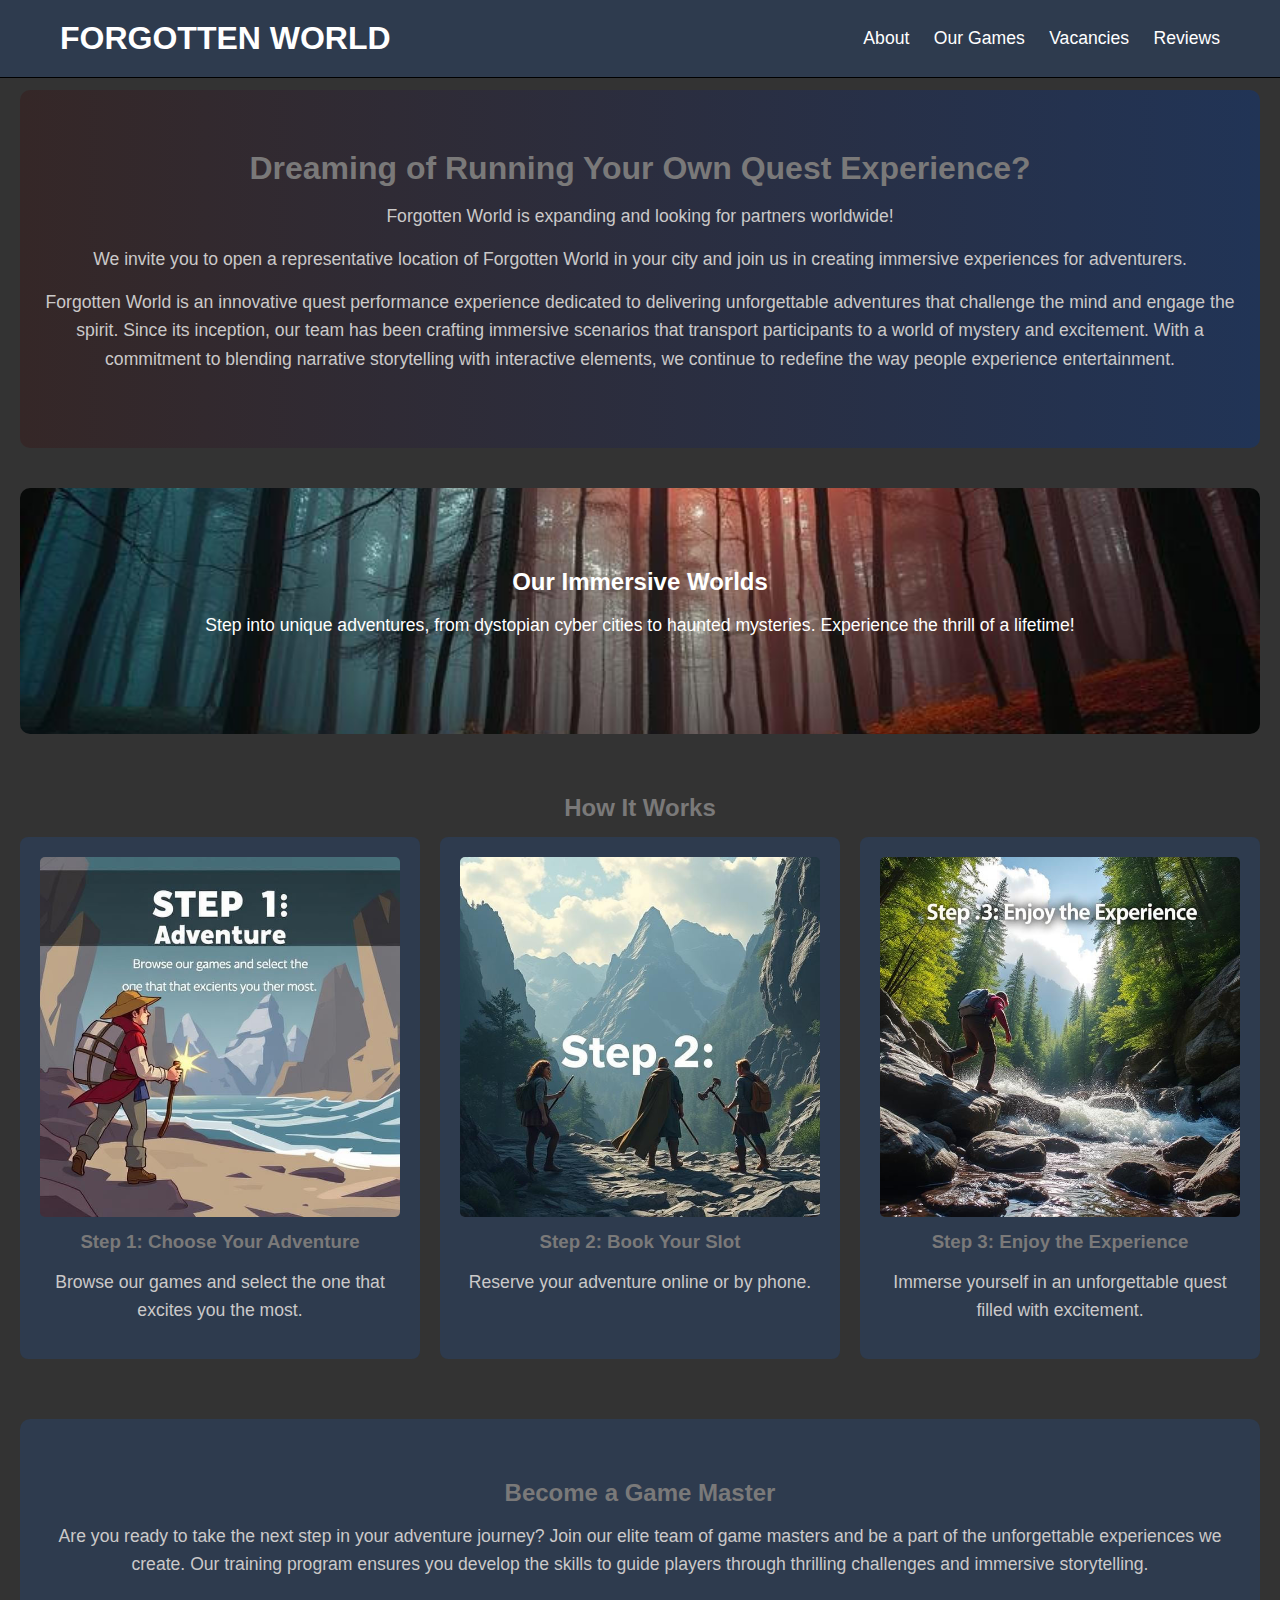
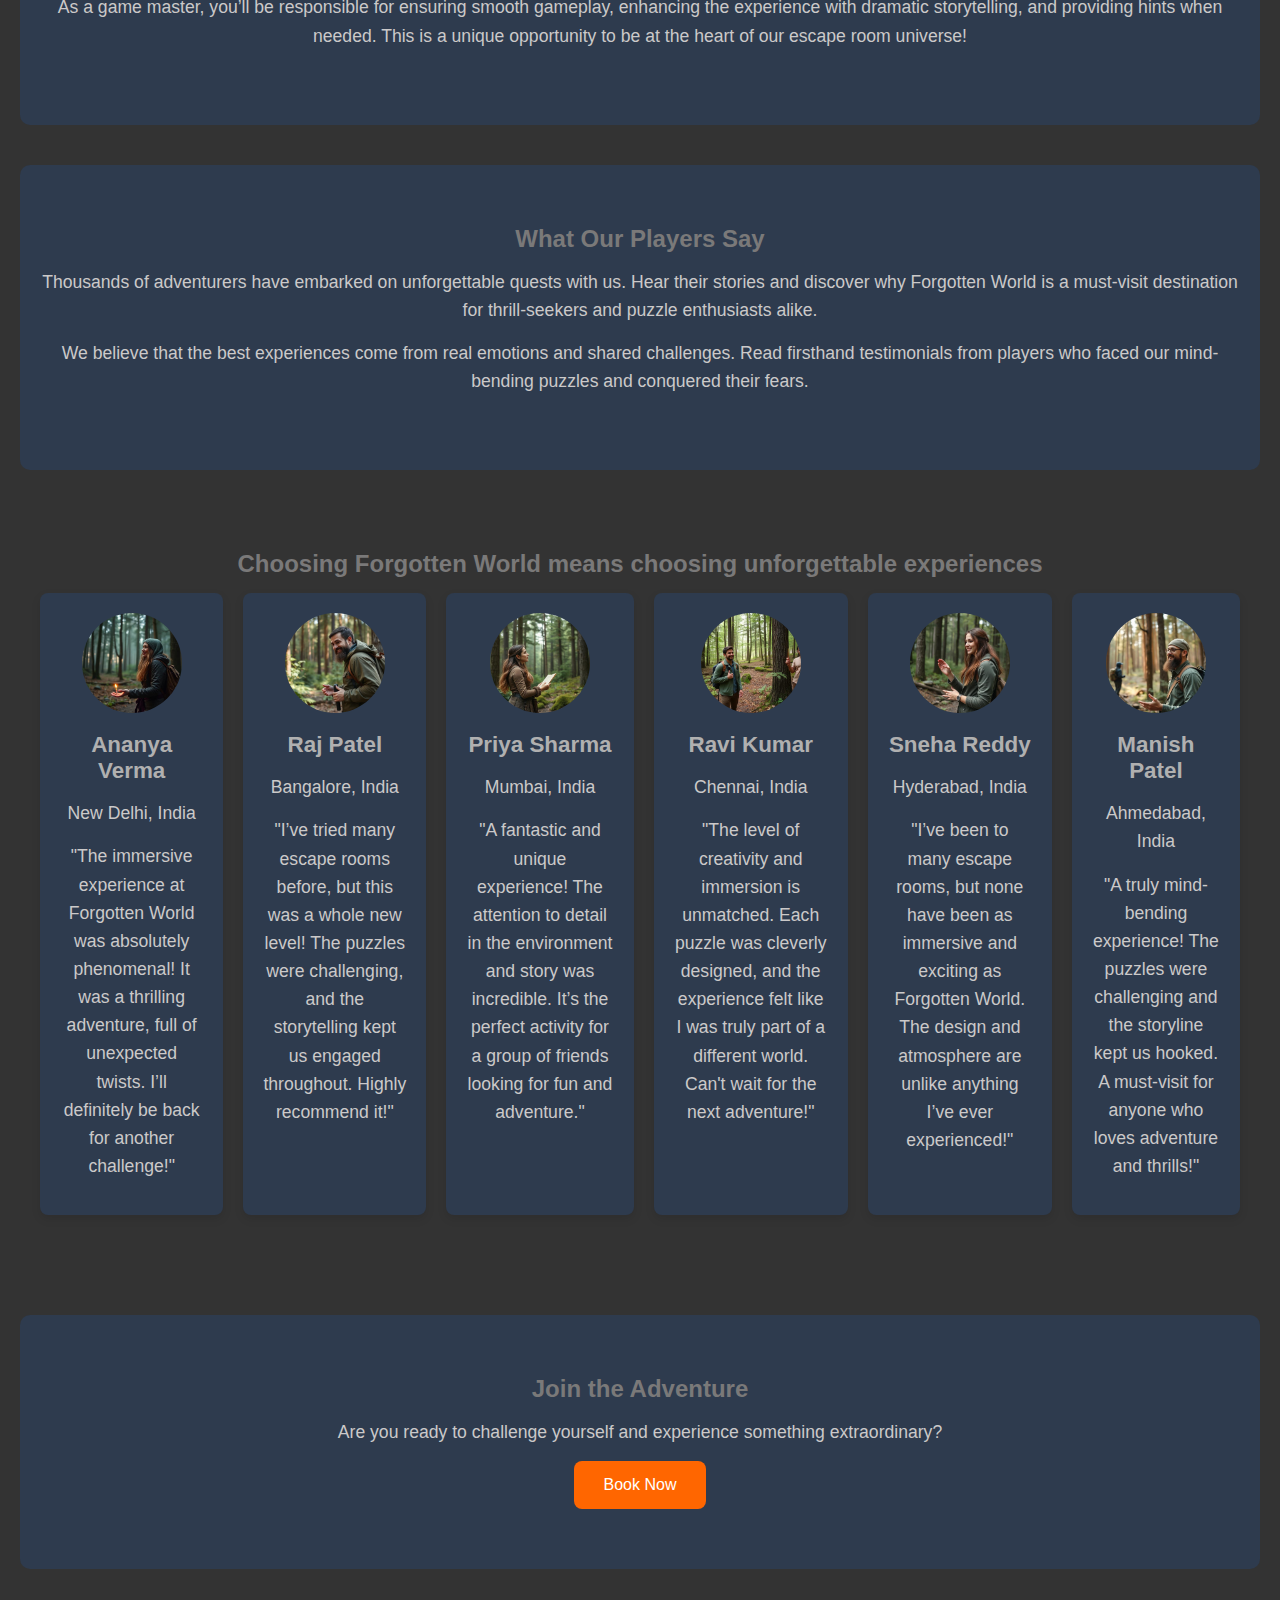
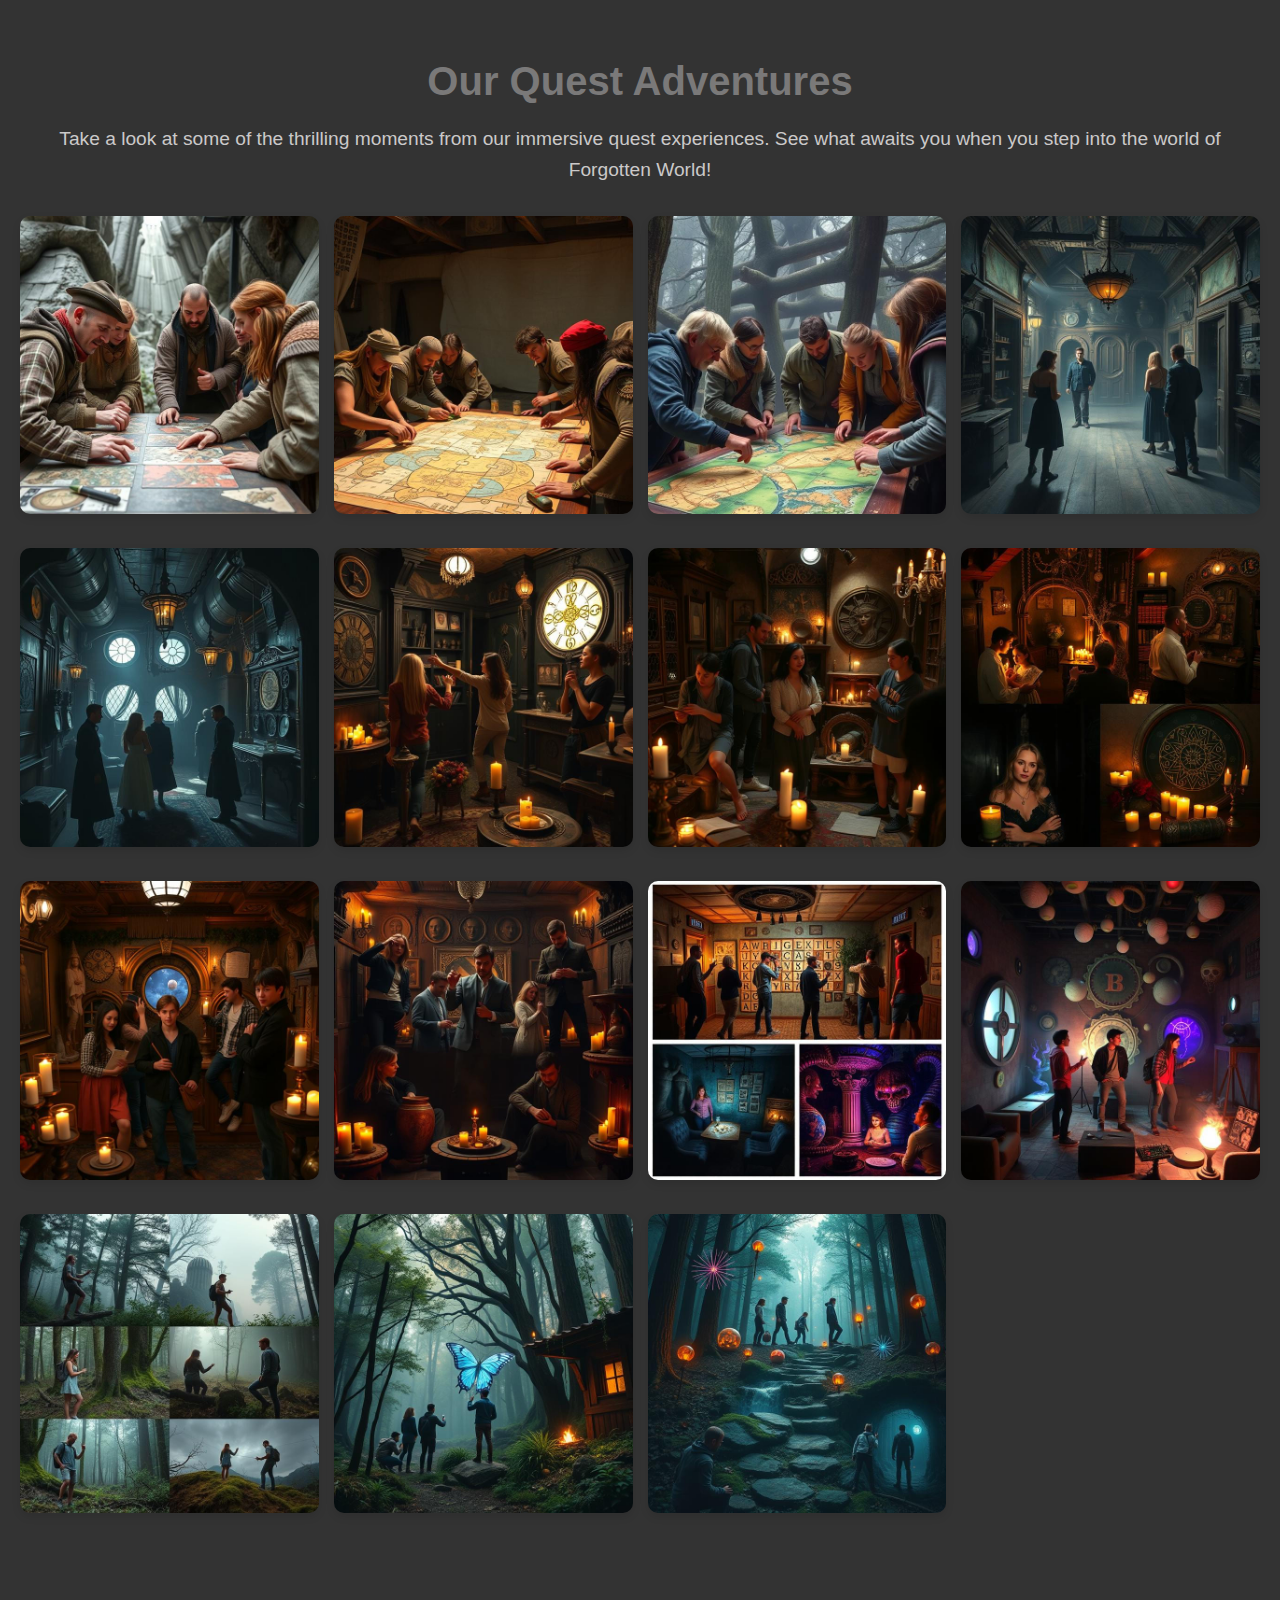
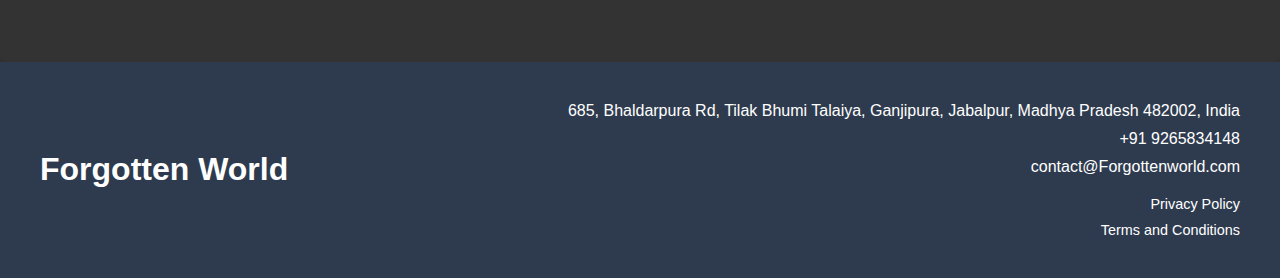
==== commit 3aaa12e2: "fix" ====
--- a/order.html
+++ b/order.html
@@ -18,7 +18,7 @@
 
     <header>
         <div class="nav-content">
-            <a href="index.html" class="header-name">Forgotten World</a>
+            <a href="/" class="header-name">Forgotten World</a>
             <nav class="header-nav">
                 <ul class="header-nav-items">
                     <li class="header-nav-item">
@@ -192,7 +192,7 @@
         <div class="container">
             <div class="footer__wrapper">
                 <div class="logo">
-                    <a href="index.html">
+                    <a href="/">
                         Forgotten World
                     </a>
                 </div>
--- a/css/style.css
+++ b/css/style.css
@@ -197,8 +197,8 @@
 }
 
 .card-image {
-    width: 100%;
-    height: 200px;
+    width: 80%;
+    height: 500px;
     object-fit: cover;
     border-radius: 10px;
 }
@@ -362,7 +362,7 @@
 
 h1, h2, h3 {
     font-family: 'Montserrat', sans-serif;
-    color: #181818;
+    color: #7a7979;
     margin-bottom: 15px;
 }
 
@@ -370,7 +370,7 @@
     font-size: 1.1rem;
     line-height: 1.6;
     margin-bottom: 15px;
-        color: #7d7d7d;
+        color: #cbc9c9;
 
 }
 
@@ -378,6 +378,10 @@
 header {
     background-color: #2e3b4e;
     padding: 20px 0;
+}
+main{
+    max-width: 1600px;
+    margin: 0 auto;
 }
 
 .nav-content {
@@ -677,7 +681,7 @@
     text-align: center;
     font-size: 2.5rem;
     margin-top: 50px;
-    color: #34495e;
+    color: #47637f;
     font-weight: 600;
 }
 
@@ -1288,3 +1292,4 @@
     }
     
 }
+
